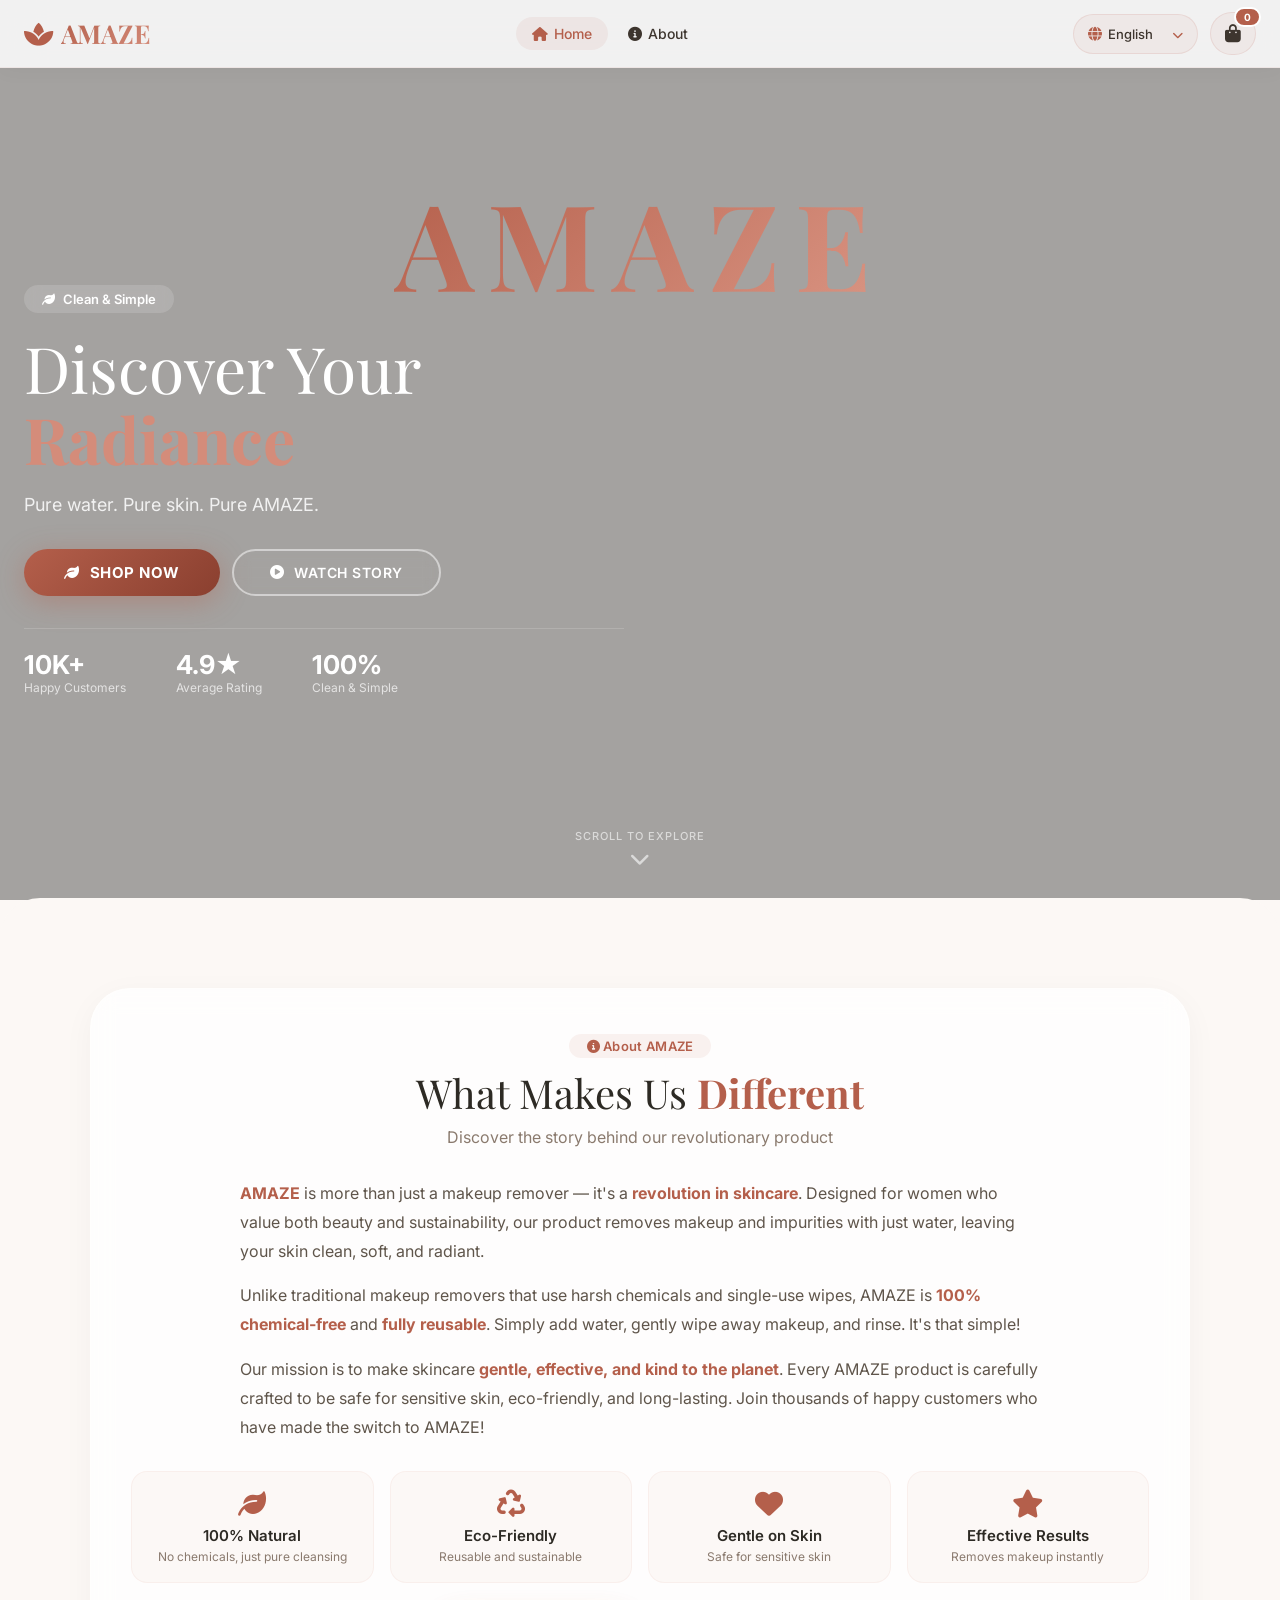
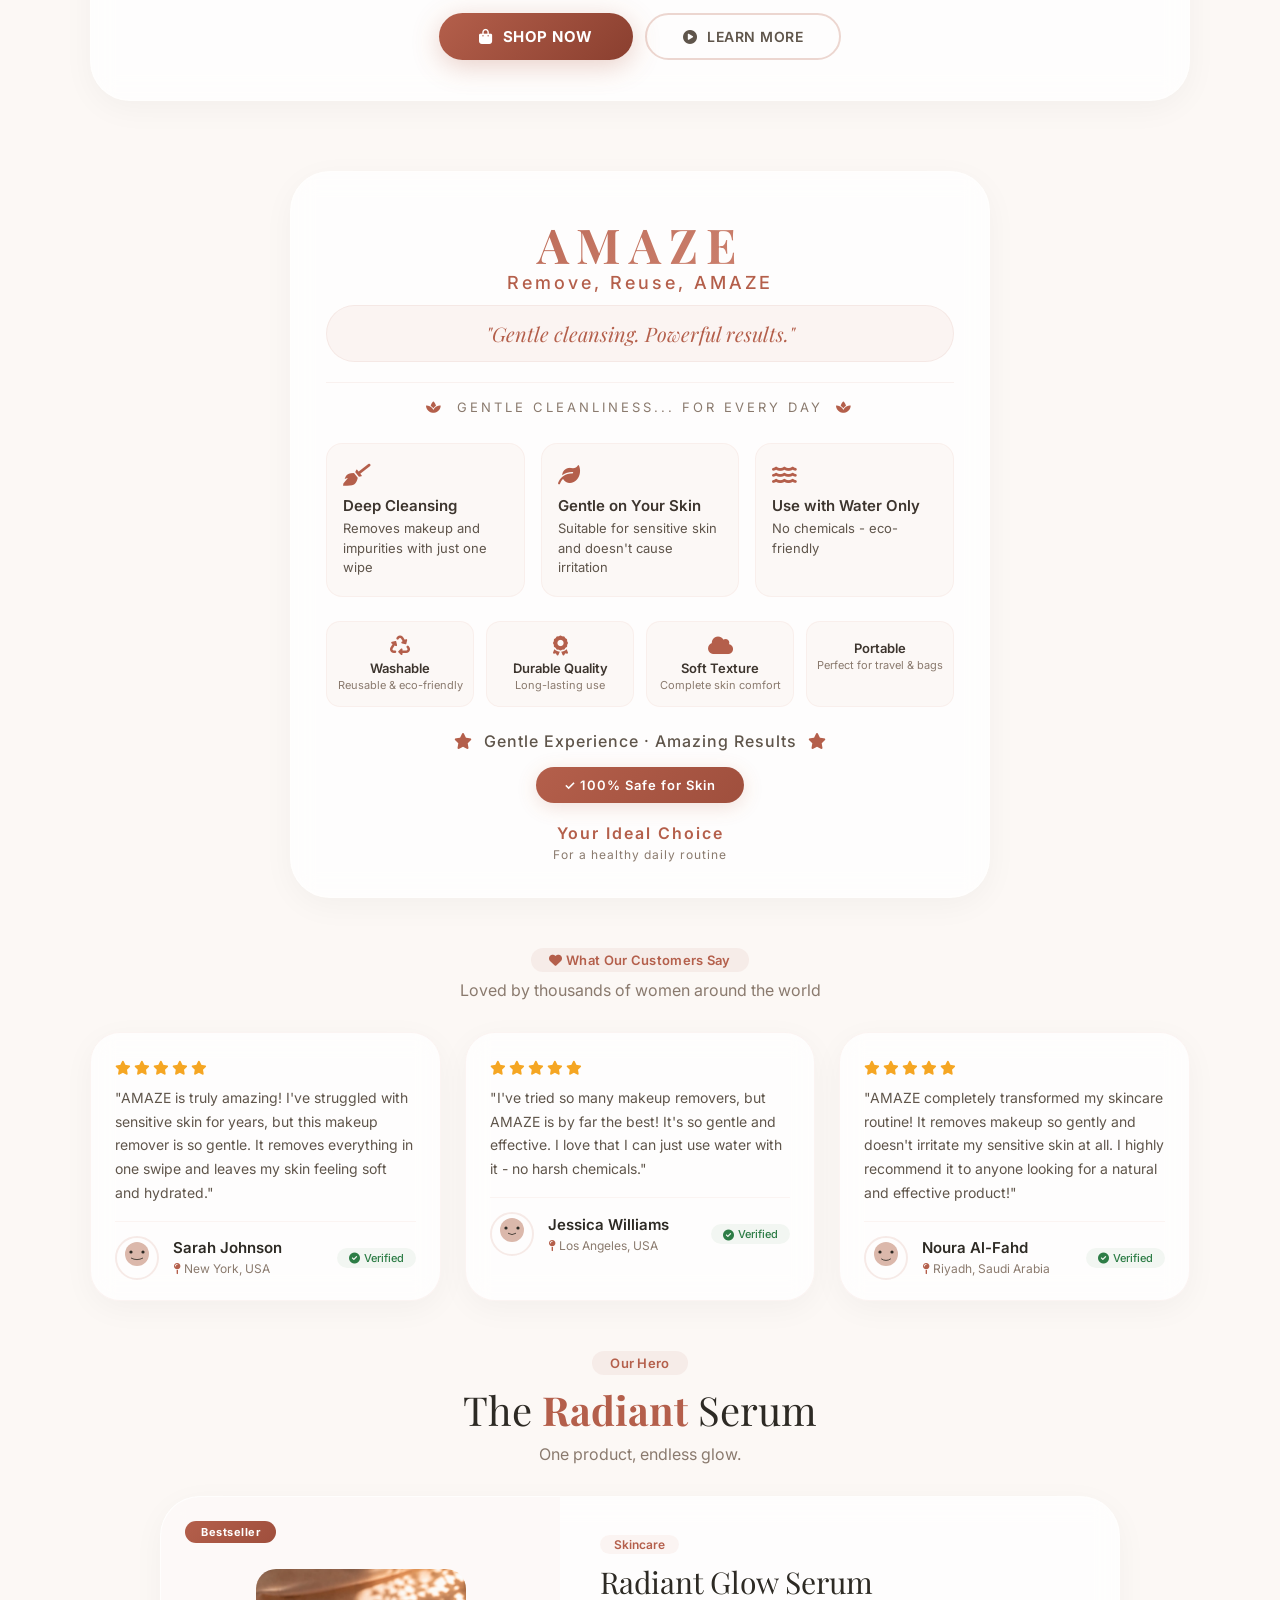
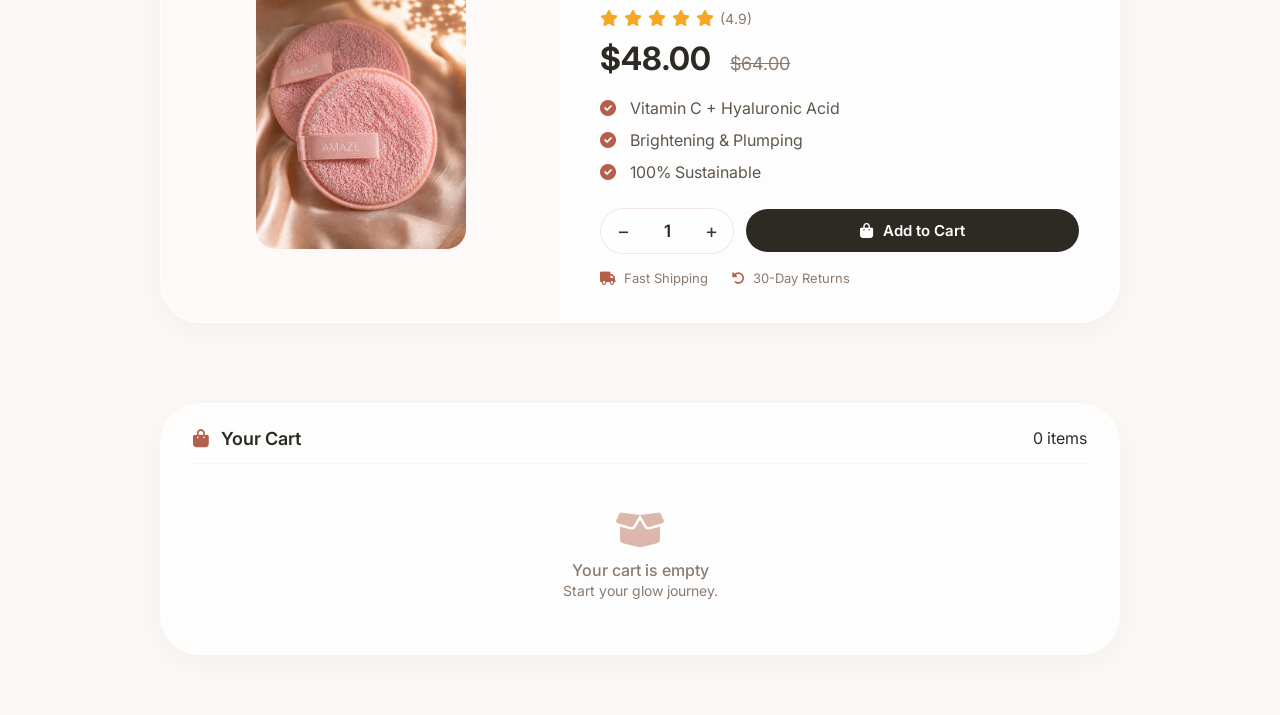
==== index.html @ 2d1fcf2f "Move frontend files to root" ====
<!DOCTYPE html>
<html lang="en" dir="ltr">
<head>
<meta charset="UTF-8" />
<meta name="viewport" content="width=device-width, initial-scale=1.0" />
<title>AMAZE · Premium Cosmetics</title>
<link rel="stylesheet" href="https://cdnjs.cloudflare.com/ajax/libs/font-awesome/6.0.0-beta3/css/all.min.css" />
<link rel="preconnect" href="https://fonts.googleapis.com" />
<link rel="preconnect" href="https://fonts.gstatic.com" crossorigin />
<link href="https://fonts.googleapis.com/css2?family=Playfair+Display:ital,wght@0,400;0,600;0,700;1,400&family=Inter:wght@300;400;500;600;700&display=swap" rel="stylesheet" />
<link rel="stylesheet" href="css/style.css" />
</head>
<body>

<div class="toast" id="toast"></div>

<!-- NAVBAR -->
<nav class="navbar-fixed">
  <div class="container nav-container">
    <a href="index.html" class="logo">
      <i class="fas fa-spa"></i>
      <span>AMAZE</span>
    </a>

    <div class="nav-links">
      <a href="index.html" class="active"><i class="fas fa-home"></i> <span data-i18n="nav.home">Home</span></a>
      <a href="javascript:void(0)" id="aboutLink"><i class="fas fa-info-circle"></i> <span data-i18n="nav.about">About</span></a>
      <div id="navUserContainer"></div>
    </div>

    <div class="nav-actions">
      <div class="lang-selector">
        <i class="fas fa-globe globe-icon"></i>
        <select id="languageSelector" onchange="LanguageManager.changeLanguage(this.value)">
          <option value="en">English</option>
          <option value="es">Español</option>
          <option value="ar">العربية</option>
        </select>
        <i class="fas fa-chevron-down chevron-icon"></i>
      </div>

      <button class="btn-cart-icon" id="cartToggleBtn">
        <i class="fas fa-shopping-bag"></i>
        <span class="cart-badge" id="cartBadge">0</span>
      </button>
    </div>
  </div>
</nav>

<!-- VIDEO HERO -->
<section class="video-hero" id="videoHero">
  <video
    class="bg-video"
    id="bgVideo"
    autoplay
    muted
    loop
    playsinline
    preload="auto"
    disablepictureinpicture
    controlslist="nodownload"
  >
    <source src="images-video/Amaze.mp4" type="video/mp4" />
  </video>

  <!-- Fallback background (visible if video fails to load) -->
  <div class="video-fallback"></div>

  <div class="video-overlay"></div>
  <div class="amaze-on-video">AMAZE</div>

  <div class="video-content">
    <div class="container">
      <div class="hero-text-on-video">
        <span class="badge"><i class="fas fa-leaf"></i> <span data-i18n="hero.badge">Clean &amp; Simple</span></span>
        <h1 data-i18n="hero.title">Discover Your <span>Radiance</span></h1>
        <p data-i18n="hero.subtitle">Pure water. Pure skin. Pure AMAZE.</p>

        <div class="hero-buttons">
          <button class="btn-primary" id="scrollToProduct">
            <i class="fas fa-leaf"></i> <span data-i18n="hero.shopNow">Shop Now</span>
          </button>
          <button class="btn-secondary">
            <i class="fas fa-play-circle"></i> <span data-i18n="hero.watchStory">Watch Story</span>
          </button>
        </div>

        <div class="hero-stats">
          <div><span class="stat-number" data-i18n="hero.stat1num">10K+</span> <span class="stat-label" data-i18n="hero.stat1lbl">Happy Customers</span></div>
          <div><span class="stat-number" data-i18n="hero.stat2num">4.9★</span> <span class="stat-label" data-i18n="hero.stat2lbl">Average Rating</span></div>
          <div><span class="stat-number" data-i18n="hero.stat3num">100%</span> <span class="stat-label" data-i18n="hero.stat3lbl">Clean &amp; Simple</span></div>
        </div>
      </div>
    </div>
  </div>

  <div class="scroll-indicator">
    <span data-i18n="hero.scroll">Scroll to explore</span>
    <i class="fas fa-chevron-down"></i>
  </div>
</section>

<!-- MAIN CONTENT -->
<div class="main-content">

  <section class="about-section" id="aboutSection">
    <div class="container">
      <div class="about-wrapper">
        <div class="about-text glass">
          <div class="section-header">
            <span class="section-tag"><i class="fas fa-info-circle"></i> <span data-i18n="about.tag">About AMAZE</span></span>
            <h2 data-i18n="about.title">What Makes Us <span>Different</span></h2>
            <p data-i18n="about.subtitle">Discover the story behind our revolutionary product</p>
          </div>

          <div class="about-content">
            <p data-i18n="about.p1"></p>
            <p data-i18n="about.p2"></p>
            <p data-i18n="about.p3"></p>
          </div>

          <div class="about-highlights">
            <div class="highlight-item"><i class="fas fa-leaf"></i><span data-i18n="about.h1.title">100% Natural</span><small data-i18n="about.h1.sub">No chemicals, just pure cleansing</small></div>
            <div class="highlight-item"><i class="fas fa-recycle"></i><span data-i18n="about.h2.title">Eco-Friendly</span><small data-i18n="about.h2.sub">Reusable and sustainable</small></div>
            <div class="highlight-item"><i class="fas fa-heart"></i><span data-i18n="about.h3.title">Gentle on Skin</span><small data-i18n="about.h3.sub">Safe for sensitive skin</small></div>
            <div class="highlight-item"><i class="fas fa-star"></i><span data-i18n="about.h4.title">Effective Results</span><small data-i18n="about.h4.sub">Removes makeup instantly</small></div>
          </div>

          <div class="about-cta">
            <button class="btn-primary-light" id="scrollToProductBtn"><i class="fas fa-shopping-bag"></i> <span data-i18n="about.cta.shop">Shop Now</span></button>
            <button class="btn-secondary-dark"><i class="fas fa-play-circle"></i> <span data-i18n="about.cta.learn">Learn More</span></button>
          </div>
        </div>
      </div>
    </div>
  </section>

  <section class="amaze-product-section">
    <div class="container">
      <div class="amaze-product-card glass">
        <div class="amaze-product-header">
          <span class="amaze-logo-text">AMAZE</span>
          <span class="amaze-tagline" data-i18n="amaze.tagline">Remove, Reuse, AMAZE</span>
        </div>

        <div class="amaze-short-line">
          <span data-i18n="amaze.quote">"Gentle cleansing. Powerful results."</span>
        </div>

        <div class="amaze-tagline-text">
          <i class="fas fa-spa"></i> <span data-i18n="amaze.gentle">Gentle cleanliness... for every day</span> <i class="fas fa-spa"></i>
        </div>

        <div class="amaze-features-grid">
          <div class="amaze-feature">
            <div class="amaze-feature-icon"><i class="fas fa-broom"></i></div>
            <h4 data-i18n="amaze.f1.title">Deep Cleansing</h4>
            <p data-i18n="amaze.f1.text">Removes makeup and impurities with just one wipe</p>
          </div>
          <div class="amaze-feature">
            <div class="amaze-feature-icon"><i class="fas fa-leaf"></i></div>
            <h4 data-i18n="amaze.f2.title">Gentle on Your Skin</h4>
            <p data-i18n="amaze.f2.text">Suitable for sensitive skin and doesn't cause irritation</p>
          </div>
          <div class="amaze-feature">
            <div class="amaze-feature-icon"><i class="fas fa-water"></i></div>
            <h4 data-i18n="amaze.f3.title">Use with Water Only</h4>
            <p data-i18n="amaze.f3.text">No chemicals - eco-friendly</p>
          </div>
        </div>

        <div class="amaze-benefits-grid">
          <div class="amaze-benefit"><i class="fas fa-recycle"></i><span data-i18n="amaze.b1.title">Washable</span><small data-i18n="amaze.b1.sub">Reusable &amp; eco-friendly</small></div>
          <div class="amaze-benefit"><i class="fas fa-award"></i><span data-i18n="amaze.b2.title">Durable Quality</span><small data-i18n="amaze.b2.sub">Long-lasting use</small></div>
          <div class="amaze-benefit"><i class="fas fa-cloud"></i><span data-i18n="amaze.b3.title">Soft Texture</span><small data-i18n="amaze.b3.sub">Complete skin comfort</small></div>
          <div class="amaze-benefit"><i class="fas fa-bag"></i><span data-i18n="amaze.b4.title">Portable</span><small data-i18n="amaze.b4.sub">Perfect for travel &amp; bags</small></div>
        </div>

        <div class="amaze-result">
          <i class="fas fa-star"></i> <span data-i18n="amaze.result">Gentle Experience · Amazing Results</span> <i class="fas fa-star"></i>
        </div>

        <div class="amaze-badge-container">
          <span class="amaze-badge" data-i18n="amaze.safeBadge">✓ 100% Safe for Skin</span>
        </div>

        <div class="amaze-footer">
          <span><i class="fas fa-sparkles"></i> <span data-i18n="amaze.idealChoice">Your Ideal Choice</span> <i class="fas fa-sparkles"></i></span>
          <small data-i18n="amaze.idealSub">For a healthy daily routine</small>
        </div>
      </div>
    </div>
  </section>

  <section class="reviews-section">
    <div class="container">
      <div class="section-header">
        <span class="section-tag"><i class="fas fa-heart"></i> <span data-i18n="reviews.tag">What Our Customers Say</span></span>
        <p data-i18n="reviews.subtitle">Loved by thousands of women around the world</p>
      </div>

      <div class="reviews-grid" id="reviewsGrid"></div>
    </div>
  </section>

  <section class="product-section" id="productSection">
    <div class="container">
      <div class="section-header">
        <span class="section-tag" data-i18n="product.tag">Our Hero</span>
        <h2 data-i18n="product.title">The <span>Radiant</span> Serum</h2>
        <p data-i18n="product.subtitle">One product, endless glow.</p>
      </div>

      <div class="product-card glass">
        <div class="product-image">
          <span class="product-badge" data-i18n="product.bestseller">Bestseller</span>
          <img
            src="images-video/amaze.jpeg"
            alt="Radiant Glow Serum"
            onerror="this.onerror=null; this.src='images-video/amaze.jpeg';"
          />
        </div>

        <div class="product-details">
          <span class="product-category" data-i18n="product.category">Skincare</span>
          <h3 data-i18n="product.name">Radiant Glow Serum</h3>
          <div class="product-rating">
            <i class="fas fa-star"></i><i class="fas fa-star"></i><i class="fas fa-star"></i><i class="fas fa-star"></i><i class="fas fa-star"></i>
            <span>(4.9)</span>
          </div>
          <div class="product-price">$48.00 <small data-i18n="product.priceOld">$64.00</small></div>
          <ul class="product-features">
            <li><i class="fas fa-check-circle"></i> <span data-i18n="product.f1">Vitamin C + Hyaluronic Acid</span></li>
            <li><i class="fas fa-check-circle"></i> <span data-i18n="product.f2">Brightening &amp; Plumping</span></li>
            <li><i class="fas fa-check-circle"></i> <span data-i18n="product.f3">100% Sustainable</span></li>
          </ul>

          <div class="product-actions">
            <div class="quantity-selector">
              <button id="qtyDecrease">−</button>
              <span id="qtyDisplay">1</span>
              <button id="qtyIncrease">+</button>
            </div>
            <button class="btn-cart" id="addToCartBtn">
              <i class="fas fa-shopping-bag"></i> <span data-i18n="product.addToCart">Add to Cart</span>
            </button>
          </div>

          <div class="product-extras">
            <span><i class="fas fa-truck"></i> <span data-i18n="product.fastShipping">Fast Shipping</span></span>
            <span><i class="fas fa-undo-alt"></i> <span data-i18n="product.returns">30-Day Returns</span></span>
          </div>
        </div>
      </div>
    </div>
  </section>

  <div class="container">
    <div class="cart-preview glass" id="cartPreview">
      <div class="cart-header">
        <h3><i class="fas fa-shopping-bag"></i> <span data-i18n="cart.title">Your Cart</span></h3>
        <span id="cartItemCount">0 <span data-i18n="cart.items">items</span></span>
      </div>
      <div id="cartItemsContainer">
        <div class="cart-empty">
          <i class="fas fa-box-open"></i>
          <p data-i18n="cart.empty">Your cart is empty</p>
          <span data-i18n="cart.emptySub">Start your glow journey.</span>
        </div>
      </div>
      <div class="cart-total hidden" id="cartTotalWrapper">
        <div class="total-left">
          <span><span data-i18n="cart.total">Total:</span> <span id="cartTotalPrice">$0.00</span></span>
        </div>
        <div class="total-right">
          <button class="btn-clear-cart" id="clearCartBtn"><i class="fas fa-trash-alt"></i> <span data-i18n="cart.clear">Clear</span></button>
          <a href="#productSection" class="btn-continue-shopping"><i class="fas fa-arrow-left"></i> <span data-i18n="cart.continue">Continue Shopping</span></a>
          <a href="cart.html" class="btn-checkout"><i class="fas fa-lock"></i> <span data-i18n="cart.checkout">Checkout</span></a>
        </div>
      </div>
    </div>
  </div>

</div>

<!-- PROFILE MODAL -->
<div class="modal-overlay" id="profileModal">
  <div class="modal glass">
    <button class="modal-close" id="closeProfileModal">&times;</button>
    <div class="profile-avatar"><i class="fas fa-user-circle"></i></div>
    <h2>My Profile</h2>
    <div class="profile-info">
      <div class="profile-field"><span><i class="fas fa-user"></i> Name</span> <span id="profileName">Guest</span></div>
      <div class="profile-field"><span><i class="fas fa-envelope"></i> Email</span> <span id="profileEmail">guest@example.com</span></div>
      <div class="profile-field"><span><i class="fas fa-calendar"></i> Member Since</span> <span>2026</span></div>
      <div class="profile-field"><span><i class="fas fa-circle"></i> Status</span> <span id="profileStatus" style="color:#b45f4b;">Guest</span></div>
    </div>
    <button class="btn-modal logout-btn" id="logoutBtn"><i class="fas fa-sign-out-alt"></i> Log Out</button>
  </div>
</div>

<script src="js/i18n.js"></script>
<script src="js/main.js"></script>
</body>
</html>
---- css/style.css ----
/* ============================================================
   AMAZE · style.css  (shared + home page)
   ============================================================ */

/* ---------- RESET & BASE ---------- */
* { margin: 0; padding: 0; box-sizing: border-box; }
html, body {
  height: 100%;
  font-family: 'Inter', -apple-system, BlinkMacSystemFont, 'Segoe UI', Roboto, sans-serif;
  color: #2d2a24;
  background: #fcf8f5;
  scroll-behavior: smooth;
  -webkit-font-smoothing: antialiased;
}
img { max-width: 100%; display: block; }
a { color: inherit; text-decoration: none; }
button { font-family: inherit; }

.container {
  max-width: 1280px;
  margin: 0 auto;
  padding: 0 24px;
  width: 100%;
}

/* ---------- NAVBAR ---------- */
.navbar-fixed {
  position: fixed;
  top: 0; left: 0;
  width: 100%;
  z-index: 1000;
  padding: 12px 0;
  background: rgba(255, 255, 255, 0.85);
  backdrop-filter: blur(20px);
  -webkit-backdrop-filter: blur(20px);
  border-bottom: 1px solid rgba(180, 95, 75, 0.08);
  box-shadow: 0 2px 20px rgba(0, 0, 0, 0.04);
  transition: all 0.3s ease;
}
.navbar-fixed.scrolled {
  background: rgba(255, 255, 255, 0.95);
  box-shadow: 0 4px 30px rgba(0, 0, 0, 0.06);
}
.nav-container {
  display: flex;
  justify-content: space-between;
  align-items: center;
  gap: 16px;
}
.logo {
  font-family: 'Playfair Display', Georgia, serif;
  font-size: 26px;
  font-weight: 700;
  color: #2d2a24;
  flex-shrink: 0;
  display: flex;
  align-items: center;
  gap: 8px;
}
.logo i { color: #b45f4b; }
.logo span {
  background: linear-gradient(135deg, #b45f4b, #d48c7a);
  -webkit-background-clip: text;
  background-clip: text;
  -webkit-text-fill-color: transparent;
  color: transparent;
}

.nav-links {
  display: flex;
  align-items: center;
  gap: 4px;
  flex-wrap: wrap;
}
.nav-links a {
  text-decoration: none;
  color: #3d352e;
  font-weight: 500;
  font-size: 14px;
  padding: 8px 16px;
  border-radius: 60px;
  transition: all 0.25s ease;
  display: inline-flex;
  align-items: center;
  gap: 6px;
}
.nav-links a:hover, .nav-links a.active {
  background: rgba(180, 95, 75, 0.08);
  color: #b45f4b;
}

.nav-user {
  display: flex;
  align-items: center;
  gap: 10px;
  padding: 4px 12px 4px 4px;
  border-radius: 60px;
  background: rgba(180, 95, 75, 0.06);
  border: 1px solid rgba(180, 95, 75, 0.08);
}
.nav-user .user-avatar {
  width: 32px; height: 32px;
  border-radius: 50%;
  background: linear-gradient(135deg, #b45f4b, #d48c7a);
  display: flex; align-items: center; justify-content: center;
  color: #fff; font-weight: 600; font-size: 13px;
}
.nav-user .user-name {
  font-size: 13px; font-weight: 500; color: #3d352e;
  max-width: 100px; overflow: hidden; text-overflow: ellipsis;
  white-space: nowrap;
}
.nav-user .logout-link {
  font-size: 12px; color: #b45f4b;
  padding: 2px 8px; border-radius: 30px;
  background: rgba(180, 95, 75, 0.06);
  cursor: pointer;
}

.nav-actions {
  display: flex;
  align-items: center;
  gap: 12px;
  flex-shrink: 0;
}
.nav-actions .btn-cart-icon {
  background: rgba(180, 95, 75, 0.06);
  border: 1px solid rgba(180, 95, 75, 0.12);
  padding: 10px 14px;
  border-radius: 60px;
  font-size: 18px;
  cursor: pointer;
  color: #3d352e;
  position: relative;
  transition: all 0.25s ease;
}
.nav-actions .btn-cart-icon:hover {
  background: rgba(180, 95, 75, 0.12);
  border-color: #b45f4b;
}
.cart-badge {
  background: #b45f4b;
  color: #fff;
  font-size: 10px;
  font-weight: 700;
  padding: 2px 8px;
  border-radius: 30px;
  position: absolute;
  top: -6px; right: -6px;
  border: 2px solid #fff;
}

/* ---------- LANGUAGE SELECTOR (improved) ---------- */
.lang-selector {
  position: relative;
  display: inline-flex;
  align-items: center;
  background: rgba(180, 95, 75, 0.06);
  border: 1px solid rgba(180, 95, 75, 0.12);
  border-radius: 60px;
  padding: 0 36px 0 34px;
  height: 40px;
  transition: all 0.25s ease;
  cursor: pointer;
  user-select: none;
}
.lang-selector:hover {
  background: rgba(180, 95, 75, 0.10);
  border-color: #b45f4b;
}
.lang-selector .globe-icon {
  position: absolute;
  left: 14px;
  top: 50%;
  transform: translateY(-50%);
  font-size: 14px;
  color: #b45f4b;
  pointer-events: none;
}
.lang-selector select {
  appearance: none;
  -webkit-appearance: none;
  background: transparent;
  border: none;
  outline: none;
  font-family: inherit;
  font-size: 13px;
  font-weight: 500;
  color: #3d352e;
  cursor: pointer;
  padding: 0;
  width: 100%;
  height: 100%;
  padding-right: 4px;
}
.lang-selector select option { color: #2d2a24; background: #fff; }
.lang-selector .chevron-icon {
  position: absolute;
  right: 14px;
  top: 50%;
  transform: translateY(-50%);
  font-size: 11px;
  color: #b45f4b;
  pointer-events: none;
  transition: transform 0.25s ease;
}
.lang-selector:hover .chevron-icon { transform: translateY(-50%) rotate(180deg); }

/* RTL support */
html[dir="rtl"] .lang-selector { padding: 0 34px 0 36px; }
html[dir="rtl"] .lang-selector .globe-icon { left: auto; right: 14px; }
html[dir="rtl"] .lang-selector .chevron-icon { right: auto; left: 14px; }

/* ---------- VIDEO HERO ---------- */
.video-hero {
  position: relative;
  width: 100%;
  height: 100vh;
  min-height: 600px;
  overflow: hidden;
  display: flex;
  align-items: center;
  justify-content: center;
  padding-top: 80px;
}
.video-hero video {
  position: absolute;
  top: 50%; left: 50%;
  min-width: 100%; min-height: 100%;
  width: auto; height: auto;
  transform: translate(-50%, -50%);
  object-fit: cover;
  z-index: 0;
}
.video-overlay {
  position: absolute;
  inset: 0;
  background: rgba(0, 0, 0, 0.35);
  z-index: 1;
}
.amaze-on-video {
  position: absolute;
  top: 18%; left: 50%;
  transform: translateX(-50%);
  z-index: 2;
  font-family: 'Playfair Display', Georgia, serif;
  font-size: 120px;
  font-weight: 700;
  letter-spacing: 15px;
  text-transform: uppercase;
  background: linear-gradient(135deg, #b45f4b, #d48c7a, #e8c4b0, #b45f4b);
  background-size: 300% auto;
  -webkit-background-clip: text;
  background-clip: text;
  -webkit-text-fill-color: transparent;
  animation: shimmer 5s ease-in-out infinite;
  pointer-events: none;
  user-select: none;
}
@keyframes shimmer {
  0%   { background-position:   0% center; }
  50%  { background-position: 100% center; }
  100% { background-position:   0% center; }
}
.video-content {
  position: relative;
  z-index: 2;
  width: 100%;
  height: 100%;
  display: flex;
  flex-direction: column;
  justify-content: center;
  padding: 20px 0;
}
.hero-text-on-video { max-width: 600px; padding: 40px 0; color: #fff; }
.hero-text-on-video .badge {
  display: inline-flex;
  align-items: center;
  gap: 8px;
  background: rgba(255, 255, 255, 0.15);
  color: #fff;
  font-weight: 600;
  font-size: 13px;
  padding: 6px 18px;
  border-radius: 60px;
  margin-bottom: 20px;
  backdrop-filter: blur(8px);
  -webkit-backdrop-filter: blur(8px);
}
.hero-text-on-video h1 {
  font-family: 'Playfair Display', Georgia, serif;
  font-size: clamp(38px, 6vw, 64px);
  font-weight: 300;
  line-height: 1.1;
  margin-bottom: 16px;
}
.hero-text-on-video h1 span { font-weight: 700; color: #d48c7a; }
.hero-text-on-video p {
  font-size: 18px;
  color: rgba(255, 255, 255, 0.85);
  max-width: 420px;
  line-height: 1.7;
  margin-bottom: 28px;
}
.hero-buttons { display: flex; flex-wrap: wrap; gap: 12px; margin-bottom: 32px; }

.btn-primary {
  background: linear-gradient(135deg, #b45f4b, #8a3f2f);
  border: none;
  padding: 14px 40px;
  border-radius: 60px;
  font-weight: 700;
  font-size: 15px;
  color: #fff;
  cursor: pointer;
  display: inline-flex;
  align-items: center;
  gap: 10px;
  box-shadow: 0 6px 28px rgba(180, 95, 75, 0.4);
  transition: all 0.3s ease;
  letter-spacing: 0.5px;
  text-transform: uppercase;
}
.btn-primary:hover { transform: translateY(-4px) scale(1.02); box-shadow: 0 12px 40px rgba(180, 95, 75, 0.5); }
.btn-primary:active { transform: scale(0.97); }

.btn-primary-light {
  background: linear-gradient(135deg, #b45f4b, #8a3f2f);
  border: none;
  padding: 14px 40px;
  border-radius: 60px;
  font-weight: 700;
  font-size: 15px;
  color: #fff;
  cursor: pointer;
  display: inline-flex;
  align-items: center;
  gap: 10px;
  box-shadow: 0 6px 28px rgba(180, 95, 75, 0.3);
  transition: all 0.3s ease;
  letter-spacing: 0.5px;
  text-transform: uppercase;
}
.btn-primary-light:hover { transform: translateY(-4px) scale(1.02); box-shadow: 0 12px 40px rgba(180, 95, 75, 0.4); }

.btn-secondary {
  background: transparent;
  border: 2px solid rgba(255, 255, 255, 0.5);
  padding: 12px 36px;
  border-radius: 60px;
  font-weight: 600;
  font-size: 14px;
  color: #fff;
  cursor: pointer;
  display: inline-flex;
  align-items: center;
  gap: 10px;
  transition: all 0.3s ease;
  backdrop-filter: blur(8px);
  -webkit-backdrop-filter: blur(8px);
  text-transform: uppercase;
  letter-spacing: 0.5px;
}
.btn-secondary:hover { background: rgba(255, 255, 255, 0.15); border-color: #fff; transform: translateY(-3px); }

.btn-secondary-dark {
  background: transparent;
  border: 2px solid rgba(180, 95, 75, 0.25);
  padding: 12px 36px;
  border-radius: 60px;
  font-weight: 600;
  font-size: 14px;
  color: #5f554b;
  cursor: pointer;
  display: inline-flex;
  align-items: center;
  gap: 10px;
  transition: all 0.3s ease;
  text-transform: uppercase;
  letter-spacing: 0.5px;
}
.btn-secondary-dark:hover {
  background: rgba(180, 95, 75, 0.06);
  border-color: #b45f4b;
  color: #b45f4b;
  transform: translateY(-3px);
}

.hero-stats {
  display: flex;
  gap: 50px;
  padding-top: 20px;
  border-top: 1px solid rgba(255, 255, 255, 0.15);
  flex-wrap: wrap;
}
.hero-stats > div { display: flex; flex-direction: column; }
.stat-number { font-weight: 700; font-size: 26px; color: #fff; }
.stat-label { font-size: 12px; color: rgba(255, 255, 255, 0.7); }

.scroll-indicator {
  position: absolute;
  bottom: 30px; left: 50%;
  transform: translateX(-50%);
  z-index: 2;
  color: rgba(255, 255, 255, 0.6);
  text-align: center;
  animation: bounceDown 2s ease-in-out infinite;
}
.scroll-indicator span {
  display: block;
  font-size: 11px;
  font-weight: 500;
  letter-spacing: 1px;
  text-transform: uppercase;
  margin-bottom: 6px;
}
.scroll-indicator i { font-size: 20px; }
@keyframes bounceDown {
  0%, 100% { transform: translateX(-50%) translateY(0); }
  50%      { transform: translateX(-50%) translateY(10px); }
}

/* ---------- MAIN CONTENT WRAPPER ---------- */
.main-content {
  position: relative;
  z-index: 3;
  background: #fcf8f5;
  padding: 40px 0 60px;
  margin-top: -2px;
  border-radius: 40px 40px 0 0;
}

.glass {
  background: rgba(255, 255, 255, 0.75);
  backdrop-filter: blur(12px);
  -webkit-backdrop-filter: blur(12px);
  border: 1px solid rgba(255, 255, 255, 0.3);
  box-shadow: 0 8px 32px rgba(0, 0, 0, 0.04);
}

/* ---------- ABOUT ---------- */
.about-section { padding: 50px 0 30px; }
.about-wrapper { max-width: 1100px; margin: 0 auto; }
.about-text { padding: 45px 40px 40px; border-radius: 40px; text-align: center; }
.about-content { max-width: 800px; margin: 0 auto 30px; text-align: left; }
.about-content p {
  font-size: 16px;
  line-height: 1.8;
  color: #5f554b;
  margin-bottom: 16px;
}
.about-content p strong { color: #b45f4b; }
.about-content p:last-child { margin-bottom: 0; }
.about-highlights {
  display: grid;
  grid-template-columns: repeat(4, 1fr);
  gap: 16px;
  margin: 30px 0;
}
.highlight-item {
  background: rgba(180, 95, 75, 0.04);
  border-radius: 16px;
  padding: 18px 16px;
  text-align: center;
  border: 1px solid rgba(180, 95, 75, 0.06);
  transition: all 0.3s ease;
}
.highlight-item:hover { background: rgba(180, 95, 75, 0.08); transform: translateY(-3px); }
.highlight-item i { color: #b45f4b; font-size: 28px; display: block; margin-bottom: 8px; }
.highlight-item span { font-size: 15px; font-weight: 600; color: #2d2a24; display: block; }
.highlight-item small { font-size: 12px; color: #8a7a6e; display: block; margin-top: 4px; }

.about-cta { display: flex; justify-content: center; gap: 12px; flex-wrap: wrap; margin-top: 10px; }

/* ---------- SECTION HEADER ---------- */
.section-header { text-align: center; margin-bottom: 32px; }
.section-tag {
  display: inline-block;
  background: rgba(180, 95, 75, 0.08);
  color: #b45f4b;
  font-weight: 600;
  font-size: 13px;
  padding: 4px 18px;
  border-radius: 60px;
  letter-spacing: 0.3px;
  margin-bottom: 8px;
}
.section-header h2 {
  font-family: 'Playfair Display', Georgia, serif;
  font-size: clamp(28px, 4vw, 40px);
  font-weight: 300;
  margin-bottom: 8px;
}
.section-header h2 span { font-weight: 700; color: #b45f4b; }
.section-header p { color: #8a7a6e; font-size: 16px; }

/* ---------- AMAZE PRODUCT INFO ---------- */
.amaze-product-section { padding: 40px 0 20px; }
.amaze-product-card {
  max-width: 700px;
  margin: 0 auto;
  padding: 40px 35px 35px;
  border-radius: 40px;
  text-align: center;
}
.amaze-logo-text {
  font-family: 'Playfair Display', Georgia, serif;
  font-size: 48px;
  font-weight: 700;
  letter-spacing: 8px;
  background: linear-gradient(135deg, #b45f4b, #d48c7a, #b45f4b);
  background-size: 200% auto;
  -webkit-background-clip: text;
  background-clip: text;
  -webkit-text-fill-color: transparent;
  animation: shimmer 4s ease-in-out infinite;
  display: block;
}
.amaze-tagline {
  display: block;
  font-size: 18px;
  font-weight: 500;
  color: #b45f4b;
  letter-spacing: 3px;
  margin-top: -4px;
}
.amaze-short-line {
  margin: 12px 0 20px;
  padding: 14px 24px;
  background: rgba(180, 95, 75, 0.06);
  border-radius: 60px;
  border: 1px solid rgba(180, 95, 75, 0.08);
}
.amaze-short-line span {
  font-family: 'Playfair Display', Georgia, serif;
  font-size: 20px;
  font-style: italic;
  color: #b45f4b;
}
.amaze-tagline-text {
  font-size: 13px;
  color: #8a7a6e;
  letter-spacing: 3px;
  text-transform: uppercase;
  margin: 18px 0 28px;
  padding-top: 16px;
  border-top: 1px solid rgba(180, 95, 75, 0.08);
}
.amaze-tagline-text i { color: #b45f4b; margin: 0 6px; }
.amaze-features-grid {
  display: grid;
  grid-template-columns: repeat(3, 1fr);
  gap: 16px;
  margin-bottom: 24px;
  text-align: left;
}
.amaze-feature {
  background: rgba(180, 95, 75, 0.04);
  border-radius: 16px;
  padding: 18px 16px;
  border: 1px solid rgba(180, 95, 75, 0.06);
}
.amaze-feature-icon { font-size: 22px; color: #b45f4b; margin-bottom: 8px; }
.amaze-feature h4 { font-size: 15px; font-weight: 600; color: #3d352e; margin-bottom: 4px; }
.amaze-feature p { font-size: 13px; color: #5f554b; line-height: 1.5; }

.amaze-benefits-grid {
  display: grid;
  grid-template-columns: repeat(4, 1fr);
  gap: 12px;
  margin: 20px 0 24px;
}
.amaze-benefit {
  background: rgba(180, 95, 75, 0.04);
  border-radius: 14px;
  padding: 14px 10px;
  text-align: center;
  border: 1px solid rgba(180, 95, 75, 0.06);
  transition: all 0.3s ease;
}
.amaze-benefit:hover { background: rgba(180, 95, 75, 0.08); transform: translateY(-2px); }
.amaze-benefit i { color: #b45f4b; font-size: 20px; display: block; margin-bottom: 4px; }
.amaze-benefit span { font-size: 13px; font-weight: 600; color: #3d352e; display: block; }
.amaze-benefit small { font-size: 11px; color: #8a7a6e; display: block; margin-top: 2px; }

.amaze-result {
  font-size: 16px;
  color: #5f554b;
  font-weight: 500;
  margin: 6px 0 16px;
  letter-spacing: 1px;
}
.amaze-result i { color: #b45f4b; margin: 0 6px; }

.amaze-badge-container { display: flex; justify-content: center; gap: 20px; margin: 16px 0 20px; flex-wrap: wrap; }
.amaze-badge {
  background: linear-gradient(135deg, #b45f4b, #9f4f3d);
  color: white;
  padding: 10px 28px;
  border-radius: 60px;
  font-size: 13px;
  font-weight: 600;
  letter-spacing: 1px;
  box-shadow: 0 4px 20px rgba(180, 95, 75, 0.2);
}
.amaze-footer span { font-size: 16px; font-weight: 600; color: #b45f4b; letter-spacing: 2px; }
.amaze-footer span i { color: #d48c7a; margin: 0 4px; }
.amaze-footer small { display: block; font-size: 12px; color: #8a7a6e; margin-top: 4px; letter-spacing: 1px; }

/* ---------- REVIEWS ---------- */
.reviews-section { padding: 30px 0 20px; }
.reviews-grid {
  display: grid;
  grid-template-columns: repeat(3, 1fr);
  gap: 24px;
  max-width: 1100px;
  margin: 0 auto;
}
.review-card {
  padding: 26px 24px 20px;
  border-radius: 30px;
  transition: all 0.3s ease;
  border: 1px solid rgba(180, 95, 75, 0.06);
}
.review-card:hover {
  transform: translateY(-4px);
  box-shadow: 0 12px 40px rgba(180, 95, 75, 0.08);
  border-color: rgba(180, 95, 75, 0.12);
}
.review-stars { color: #f5a623; font-size: 14px; letter-spacing: 2px; margin-bottom: 10px; }
.review-stars i { margin-right: 1px; }
.review-text {
  font-size: 14px;
  line-height: 1.7;
  color: #5f554b;
  margin-bottom: 16px;
}
.reviewer-info {
  display: flex;
  align-items: center;
  gap: 14px;
  padding-top: 14px;
  border-top: 1px solid rgba(180, 95, 75, 0.06);
}
.reviewer-avatar {
  width: 44px; height: 44px;
  border-radius: 50%;
  overflow: hidden;
  border: 2px solid rgba(180, 95, 75, 0.12);
  flex-shrink: 0;
}
.reviewer-avatar img { width: 100%; height: 100%; object-fit: cover; }
.reviewer-info h4 { font-size: 15px; font-weight: 600; color: #2d2a24; }
.review-location {
  font-size: 12px;
  color: #8a7a6e;
  display: inline-flex;
  align-items: center;
  gap: 4px;
}
.review-location i { color: #b45f4b; font-size: 11px; }
.review-verified {
  font-size: 11px;
  color: #2d7d46;
  display: flex;
  align-items: center;
  gap: 4px;
  background: rgba(45, 125, 70, 0.06);
  padding: 3px 12px;
  border-radius: 30px;
  font-weight: 500;
  margin-left: auto;
  flex-shrink: 0;
}

/* ---------- PRODUCT CARD ---------- */
.product-section { padding: 30px 0; }
.product-card {
  display: flex;
  flex-wrap: wrap;
  border-radius: 40px;
  overflow: hidden;
  max-width: 960px;
  margin: 0 auto 30px;
}
.product-image {
  flex: 1 1 300px;
  background: rgba(250, 243, 239, 0.4);
  padding: 40px 30px;
  display: flex;
  align-items: center;
  justify-content: center;
  position: relative;
}
.product-image img { max-width: 100%; max-height: 280px; object-fit: contain; border-radius: 20px; }
.product-badge {
  position: absolute;
  top: 24px; left: 24px;
  background: linear-gradient(135deg, #b45f4b, #9f4f3d);
  color: #fff;
  font-weight: 700;
  font-size: 11px;
  padding: 4px 16px;
  border-radius: 60px;
  letter-spacing: 0.5px;
}
.product-details { flex: 2 1 360px; padding: 36px 40px; }
.product-category {
  display: inline-block;
  background: rgba(180, 95, 75, 0.06);
  color: #b45f4b;
  font-weight: 600;
  font-size: 12px;
  padding: 2px 14px;
  border-radius: 60px;
  margin-bottom: 8px;
}
.product-details h3 { font-family: 'Playfair Display', Georgia, serif; font-size: 30px; font-weight: 400; }
.product-details h3 span { font-weight: 700; color: #b45f4b; }
.product-rating { color: #f5a623; display: flex; align-items: center; gap: 6px; margin: 8px 0 12px; }
.product-rating span { color: #8a7a6e; font-size: 14px; }
.product-price { font-size: 32px; font-weight: 700; color: #2d2a24; margin: 8px 0 14px; }
.product-price small {
  font-size: 18px;
  font-weight: 400;
  color: #8a7a6e;
  text-decoration: line-through;
  margin-left: 12px;
}
.product-features { list-style: none; color: #5f554b; margin-bottom: 20px; line-height: 2; }
.product-features i { color: #b45f4b; margin-right: 10px; }
.product-actions { display: flex; flex-wrap: wrap; align-items: center; gap: 12px; margin-bottom: 16px; }
.quantity-selector {
  display: flex;
  align-items: center;
  border: 1px solid rgba(180, 95, 75, 0.15);
  border-radius: 60px;
  overflow: hidden;
  background: rgba(255, 255, 255, 0.4);
}
.quantity-selector button {
  background: transparent;
  border: none;
  width: 44px; height: 44px;
  font-size: 20px;
  cursor: pointer;
  color: #3d352e;
  transition: 0.2s;
}
.quantity-selector button:hover { background: rgba(180, 95, 75, 0.06); }
.quantity-selector span { width: 44px; text-align: center; font-weight: 600; font-size: 17px; }
.btn-cart {
  background: #2d2a24;
  border: none;
  padding: 12px 32px;
  border-radius: 60px;
  font-weight: 600;
  font-size: 15px;
  color: #fff;
  cursor: pointer;
  display: inline-flex;
  align-items: center;
  gap: 10px;
  flex: 1;
  justify-content: center;
  transition: all 0.3s ease;
}
.btn-cart:hover {
  background: #b45f4b;
  transform: translateY(-2px);
  box-shadow: 0 4px 20px rgba(180, 95, 75, 0.25);
}
.product-extras { display: flex; gap: 24px; font-size: 13px; color: #8a7a6e; flex-wrap: wrap; }
.product-extras i { color: #b45f4b; margin-right: 4px; }

/* ---------- CART PREVIEW ---------- */
.cart-preview {
  max-width: 960px;
  margin: 20px auto 0;
  border-radius: 40px;
  padding: 24px 32px;
}
.cart-header {
  display: flex;
  justify-content: space-between;
  align-items: center;
  padding-bottom: 14px;
  border-bottom: 1px solid rgba(180, 95, 75, 0.06);
  margin-bottom: 16px;
}
.cart-header h3 { font-weight: 600; font-size: 18px; }
.cart-header h3 i { color: #b45f4b; margin-right: 8px; }
.cart-empty { text-align: center; padding: 30px 0; color: #8a7a6e; }
.cart-empty i { font-size: 40px; color: #dbb8ab; display: block; margin-bottom: 10px; }
.cart-empty p { font-weight: 500; }
.cart-empty span { font-size: 14px; }
.cart-item {
  display: flex;
  justify-content: space-between;
  align-items: center;
  padding: 12px 0;
  border-bottom: 1px solid rgba(180, 95, 75, 0.04);
}
.cart-item:last-child { border-bottom: 0; }
.cart-item-info { display: flex; align-items: center; gap: 14px; }
.cart-item-info img {
  width: 48px; height: 48px;
  object-fit: contain;
  background: rgba(250, 243, 239, 0.4);
  border-radius: 14px;
  padding: 6px;
}
.cart-item-remove {
  background: transparent;
  border: none;
  color: #b45f4b;
  font-size: 16px;
  cursor: pointer;
  padding: 8px;
  border-radius: 50%;
  transition: 0.2s;
}
.cart-item-remove:hover { background: rgba(180, 95, 75, 0.06); }
.cart-total {
  display: flex;
  justify-content: space-between;
  align-items: center;
  padding-top: 16px;
  border-top: 1px solid rgba(180, 95, 75, 0.06);
  flex-wrap: wrap;
  gap: 12px;
}
.cart-total .total-left { display: flex; align-items: center; gap: 16px; font-weight: 600; font-size: 18px; }
.cart-total .total-left span { color: #b45f4b; }
.cart-total .total-right { display: flex; gap: 12px; flex-wrap: wrap; }
.btn-checkout {
  background: linear-gradient(135deg, #b45f4b, #8a3f2f);
  border: none;
  padding: 12px 32px;
  border-radius: 60px;
  font-weight: 700;
  font-size: 14px;
  color: #fff;
  cursor: pointer;
  display: inline-flex;
  align-items: center;
  gap: 10px;
  transition: all 0.3s ease;
  box-shadow: 0 4px 20px rgba(180, 95, 75, 0.3);
  text-transform: uppercase;
  letter-spacing: 0.5px;
}
.btn-checkout:hover { transform: translateY(-2px) scale(1.02); box-shadow: 0 8px 32px rgba(180, 95, 75, 0.4); }
.btn-clear-cart {
  background: rgba(180, 95, 75, 0.08);
  border: none;
  padding: 12px 24px;
  border-radius: 60px;
  font-weight: 500;
  font-size: 14px;
  color: #b45f4b;
  cursor: pointer;
  transition: 0.3s;
}
.btn-clear-cart:hover { background: rgba(180, 95, 75, 0.15); }
.btn-continue-shopping {
  background: rgba(180, 95, 75, 0.08);
  border: none;
  padding: 12px 24px;
  border-radius: 60px;
  font-weight: 500;
  font-size: 14px;
  color: #b45f4b;
  cursor: pointer;
  transition: 0.3s;
  display: inline-flex;
  align-items: center;
  gap: 8px;
}
.btn-continue-shopping:hover { background: rgba(180, 95, 75, 0.15); }
.hidden { display: none !important; }

/* ---------- TOAST ---------- */
.toast {
  position: fixed;
  bottom: 30px; right: 30px;
  background: #2d2a24;
  color: #fff;
  padding: 16px 24px;
  border-radius: 16px;
  font-size: 14px;
  font-weight: 500;
  box-shadow: 0 8px 32px rgba(0, 0, 0, 0.15);
  z-index: 999;
  transform: translateY(100px);
  opacity: 0;
  transition: all 0.4s ease;
  max-width: 400px;
}
.toast.show { transform: translateY(0); opacity: 1; }
.toast.success { border-left: 4px solid #2d7d46; }
.toast.error   { border-left: 4px solid #b45f4b; }

/* ---------- PROFILE MODAL (still kept) ---------- */
.modal-overlay {
  position: fixed;
  inset: 0;
  background: rgba(0, 0, 0, 0.3);
  backdrop-filter: blur(6px);
  -webkit-backdrop-filter: blur(6px);
  display: none;
  align-items: center;
  justify-content: center;
  z-index: 999;
  padding: 20px;
}
.modal-overlay.active { display: flex; }
.modal {
  max-width: 420px;
  width: 100%;
  padding: 40px 34px 34px;
  border-radius: 40px;
  position: relative;
  animation: fadeUp 0.35s ease;
}
@keyframes fadeUp {
  0%   { opacity: 0; transform: translateY(24px) scale(0.96); }
  100% { opacity: 1; transform: translateY(0) scale(1); }
}
.modal-close {
  position: absolute;
  top: 16px; right: 20px;
  background: transparent;
  border: none;
  font-size: 28px;
  color: #8a7a6e;
  cursor: pointer;
  width: 40px; height: 40px;
  border-radius: 50%;
  display: flex; align-items: center; justify-content: center;
  transition: 0.2s;
}
.modal-close:hover { background: rgba(0, 0, 0, 0.04); color: #2d2a24; transform: rotate(90deg); }
.modal h2 {
  font-family: 'Playfair Display', Georgia, serif;
  font-size: 28px;
  font-weight: 600;
  text-align: center;
}
.profile-avatar { text-align: center; margin-bottom: 12px; }
.profile-avatar i {
  font-size: 72px;
  color: #dbb8ab;
  background: rgba(245, 237, 232, 0.4);
  padding: 20px;
  border-radius: 100px;
}
.profile-info {
  background: rgba(255, 255, 255, 0.3);
  border-radius: 20px;
  padding: 16px 20px;
  margin: 16px 0 20px;
}
.profile-field {
  display: flex;
  justify-content: space-between;
  padding: 10px 0;
  border-bottom: 1px solid rgba(180, 95, 75, 0.04);
}
.profile-field:last-child { border-bottom: 0; }
.profile-field span:first-child { color: #8a7a6e; font-size: 14px; }
.profile-field span:first-child i { color: #b45f4b; margin-right: 8px; }
.profile-field span:last-child { font-weight: 500; }
.btn-modal {
  width: 100%;
  background: linear-gradient(135deg, #b45f4b, #8a3f2f);
  border: none;
  padding: 14px;
  border-radius: 60px;
  font-weight: 700;
  color: #fff;
  cursor: pointer;
  transition: all 0.3s ease;
  margin-top: 4px;
  font-size: 15px;
  text-transform: uppercase;
  letter-spacing: 0.5px;
  box-shadow: 0 4px 20px rgba(180, 95, 75, 0.25);
}
.btn-modal:hover { transform: translateY(-2px); box-shadow: 0 6px 28px rgba(180, 95, 75, 0.35); }
.logout-btn {
  background: rgba(180, 95, 75, 0.08) !important;
  color: #b45f4b !important;
  box-shadow: none !important;
}
.logout-btn:hover { background: rgba(180, 95, 75, 0.14) !important; }

/* ---------- RESPONSIVE ---------- */
@media (max-width: 992px) {
  .reviews-grid { grid-template-columns: 1fr 1fr; gap: 20px; }
  .about-highlights { grid-template-columns: 1fr 1fr; }
  .amaze-features-grid { grid-template-columns: 1fr 1fr; }
  .amaze-benefits-grid { grid-template-columns: 1fr 1fr; }
}
@media (max-width: 768px) {
  .navbar-fixed { padding: 10px 0; }
  .nav-container { flex-wrap: wrap; gap: 10px; }
  .logo { font-size: 22px; }
  .nav-links { order: 3; flex: 1 1 100%; justify-content: center; gap: 4px; }
  .nav-links a { font-size: 12px; padding: 6px 12px; }
  .lang-selector { height: 34px; padding: 0 30px 0 30px; }
  .lang-selector select { font-size: 12px; }
  .lang-selector .globe-icon { left: 11px; font-size: 12px; }
  .lang-selector .chevron-icon { right: 11px; font-size: 10px; }
  .nav-actions .btn-cart-icon { padding: 8px 12px; font-size: 16px; }
  .amaze-on-video { font-size: 70px; letter-spacing: 10px; top: 15%; }
  .video-hero { padding-top: 130px; min-height: 500px; height: 100vh; }
  .hero-text-on-video h1 { font-size: 38px; }
  .hero-text-on-video p { font-size: 16px; }
  .hero-stats { gap: 24px; }
  .stat-number { font-size: 22px; }
  .hero-buttons { flex-direction: column; align-items: stretch; }
  .btn-primary, .btn-secondary, .btn-primary-light, .btn-secondary-dark {
    justify-content: center; width: 100%;
  }
  .about-text { padding: 30px 20px 28px; }
  .about-content p { font-size: 14px; line-height: 1.7; }
  .about-highlights { grid-template-columns: 1fr 1fr; gap: 12px; }
  .amaze-product-card { padding: 28px 20px 24px; }
  .amaze-logo-text { font-size: 36px; letter-spacing: 6px; }
  .amaze-tagline { font-size: 17px; letter-spacing: 2px; }
  .amaze-short-line span { font-size: 18px; }
  .amaze-features-grid { grid-template-columns: 1fr 1fr; gap: 12px; }
  .amaze-benefits-grid { grid-template-columns: 1fr 1fr; gap: 10px; }
  .reviews-grid { grid-template-columns: 1fr; gap: 16px; }
  .review-card { padding: 20px 18px 16px; }
  .review-text { font-size: 13px; }
  .product-details { padding: 24px 24px 30px; }
  .product-details h3 { font-size: 26px; }
  .cart-preview { padding: 18px 20px; }
  .modal { padding: 30px 20px 24px; }
  .scroll-indicator { display: none; }
  .main-content { padding: 20px 0 40px; border-radius: 20px 20px 0 0; }
  .cart-total { flex-direction: column; align-items: stretch; }
  .cart-total .total-left, .cart-total .total-right { justify-content: center; }
  .about-cta { flex-direction: column; align-items: stretch; }
  .about-cta .btn-primary-light,
  .about-cta .btn-secondary-dark { justify-content: center; width: 100%; }
}
@media (max-width: 480px) {
  .logo { font-size: 20px; }
  .nav-links a { font-size: 11px; padding: 4px 10px; }
  .nav-links a i { display: none; }
  .amaze-on-video { font-size: 45px; letter-spacing: 6px; top: 12%; }
  .video-hero { padding-top: 140px; }
  .hero-text-on-video h1 { font-size: 30px; }
  .stat-number { font-size: 18px; }
  .about-section { padding: 30px 0 15px; }
  .about-text { padding: 20px 14px 18px; border-radius: 24px; }
  .about-content p { font-size: 13px; }
  .about-highlights { grid-template-columns: 1fr 1fr; gap: 8px; }
  .highlight-item { padding: 10px 8px; border-radius: 12px; }
  .highlight-item i { font-size: 18px; }
  .highlight-item span { font-size: 12px; }
  .highlight-item small { font-size: 10px; }
  .amaze-logo-text { font-size: 28px; letter-spacing: 4px; }
  .amaze-tagline { font-size: 15px; }
  .amaze-short-line span { font-size: 15px; }
  .amaze-features-grid { grid-template-columns: 1fr; gap: 10px; }
  .amaze-benefits-grid { grid-template-columns: 1fr 1fr; gap: 8px; }
  .amaze-product-card { padding: 20px 14px 18px; }
  .reviews-section { padding: 20px 0 10px; }
  .review-card { padding: 16px 14px 14px; border-radius: 20px; }
  .product-price { font-size: 26px; }
  .product-actions { flex-direction: column; }
  .btn-cart { width: 100%; }
}

html[dir="rtl"] body {
  font-family: 'Tajawal', 'Inter', system-ui, sans-serif;
}

/* Fallback background behind the video (visible if video fails to load) */
.video-fallback {
  position: absolute;
  inset: 0;
  z-index: -1;
  background:
    radial-gradient(circle at 30% 30%, rgba(212, 140, 122, 0.6), transparent 55%),
    radial-gradient(circle at 70% 70%, rgba(180, 95, 75, 0.7), transparent 55%),
    linear-gradient(135deg, #8a3f2f 0%, #b45f4b 50%, #d48c7a 100%);
}

/* Make sure the video sits above the fallback */
.video-hero .bg-video {
  position: absolute;
  top: 50%;
  left: 50%;
  min-width: 100%;
  min-height: 100%;
  width: auto;
  height: auto;
  transform: translate(-50%, -50%);
  object-fit: cover;
  z-index: 0;
}
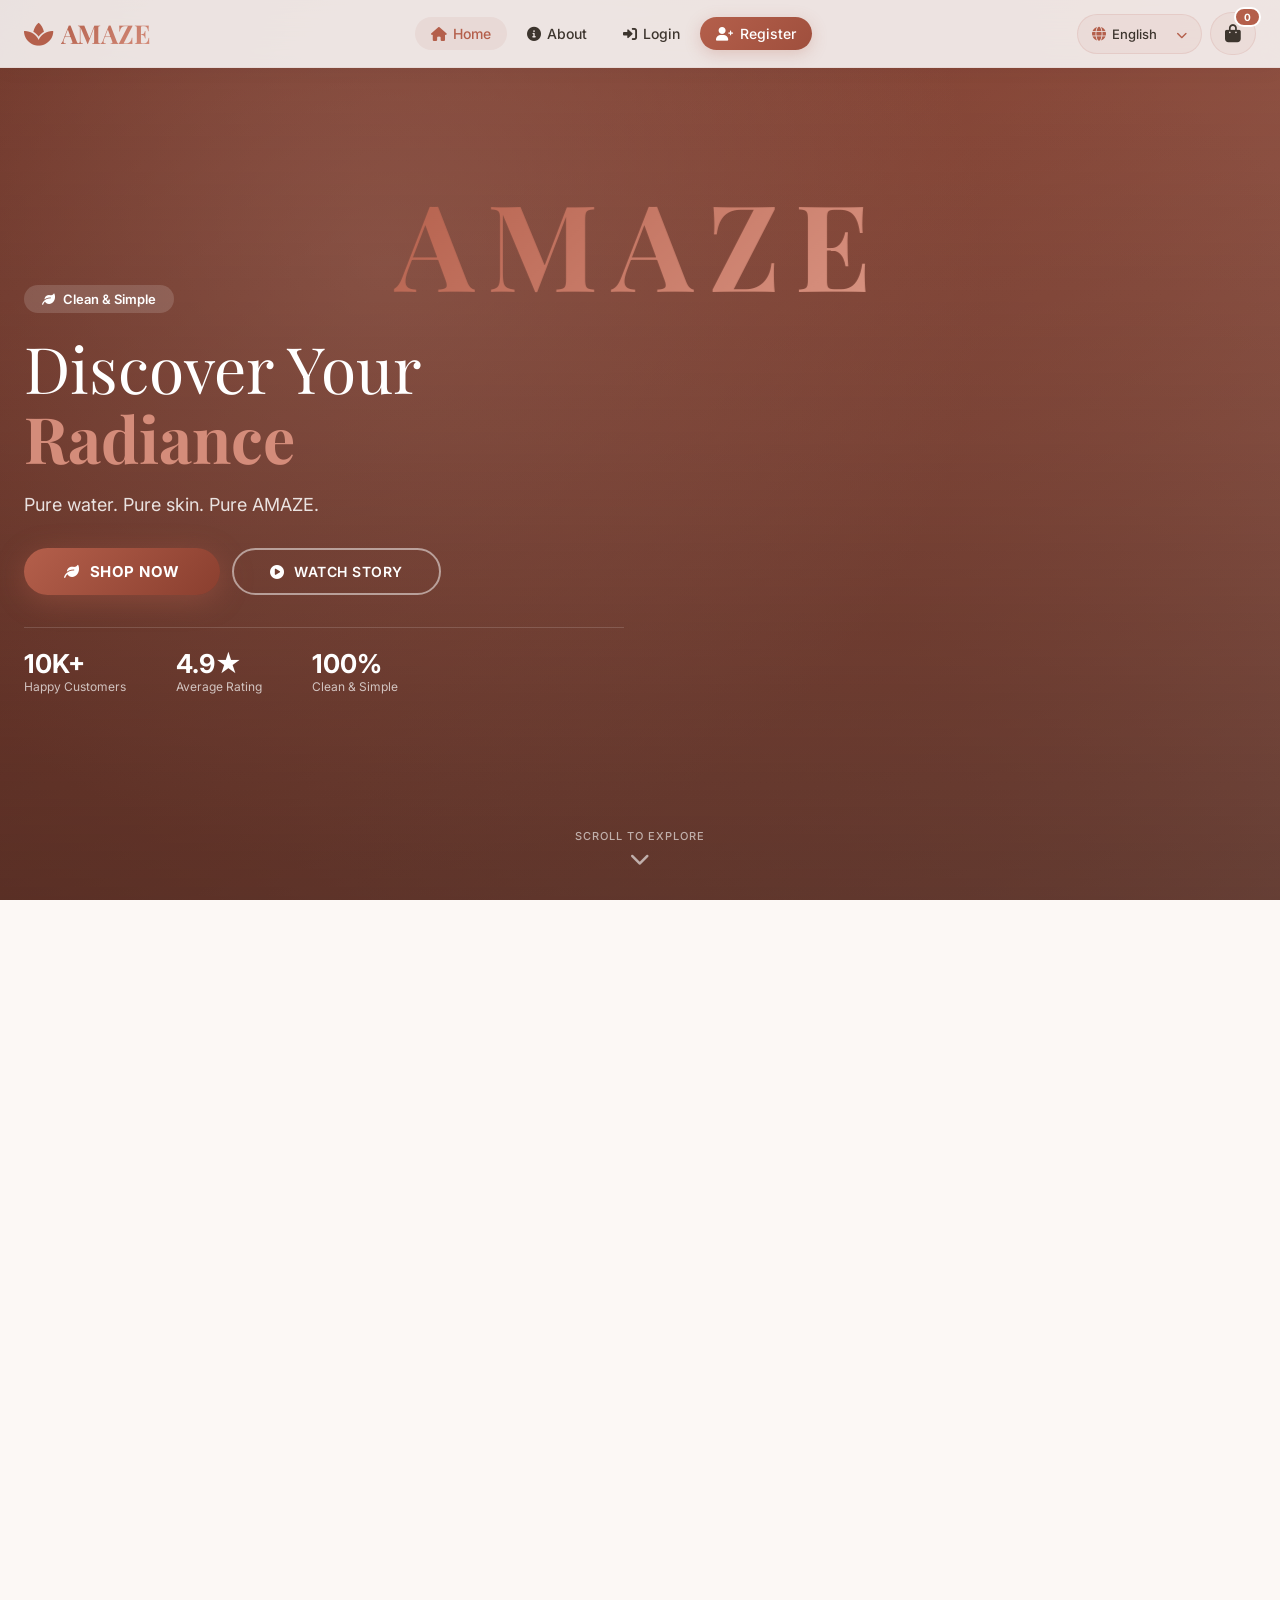
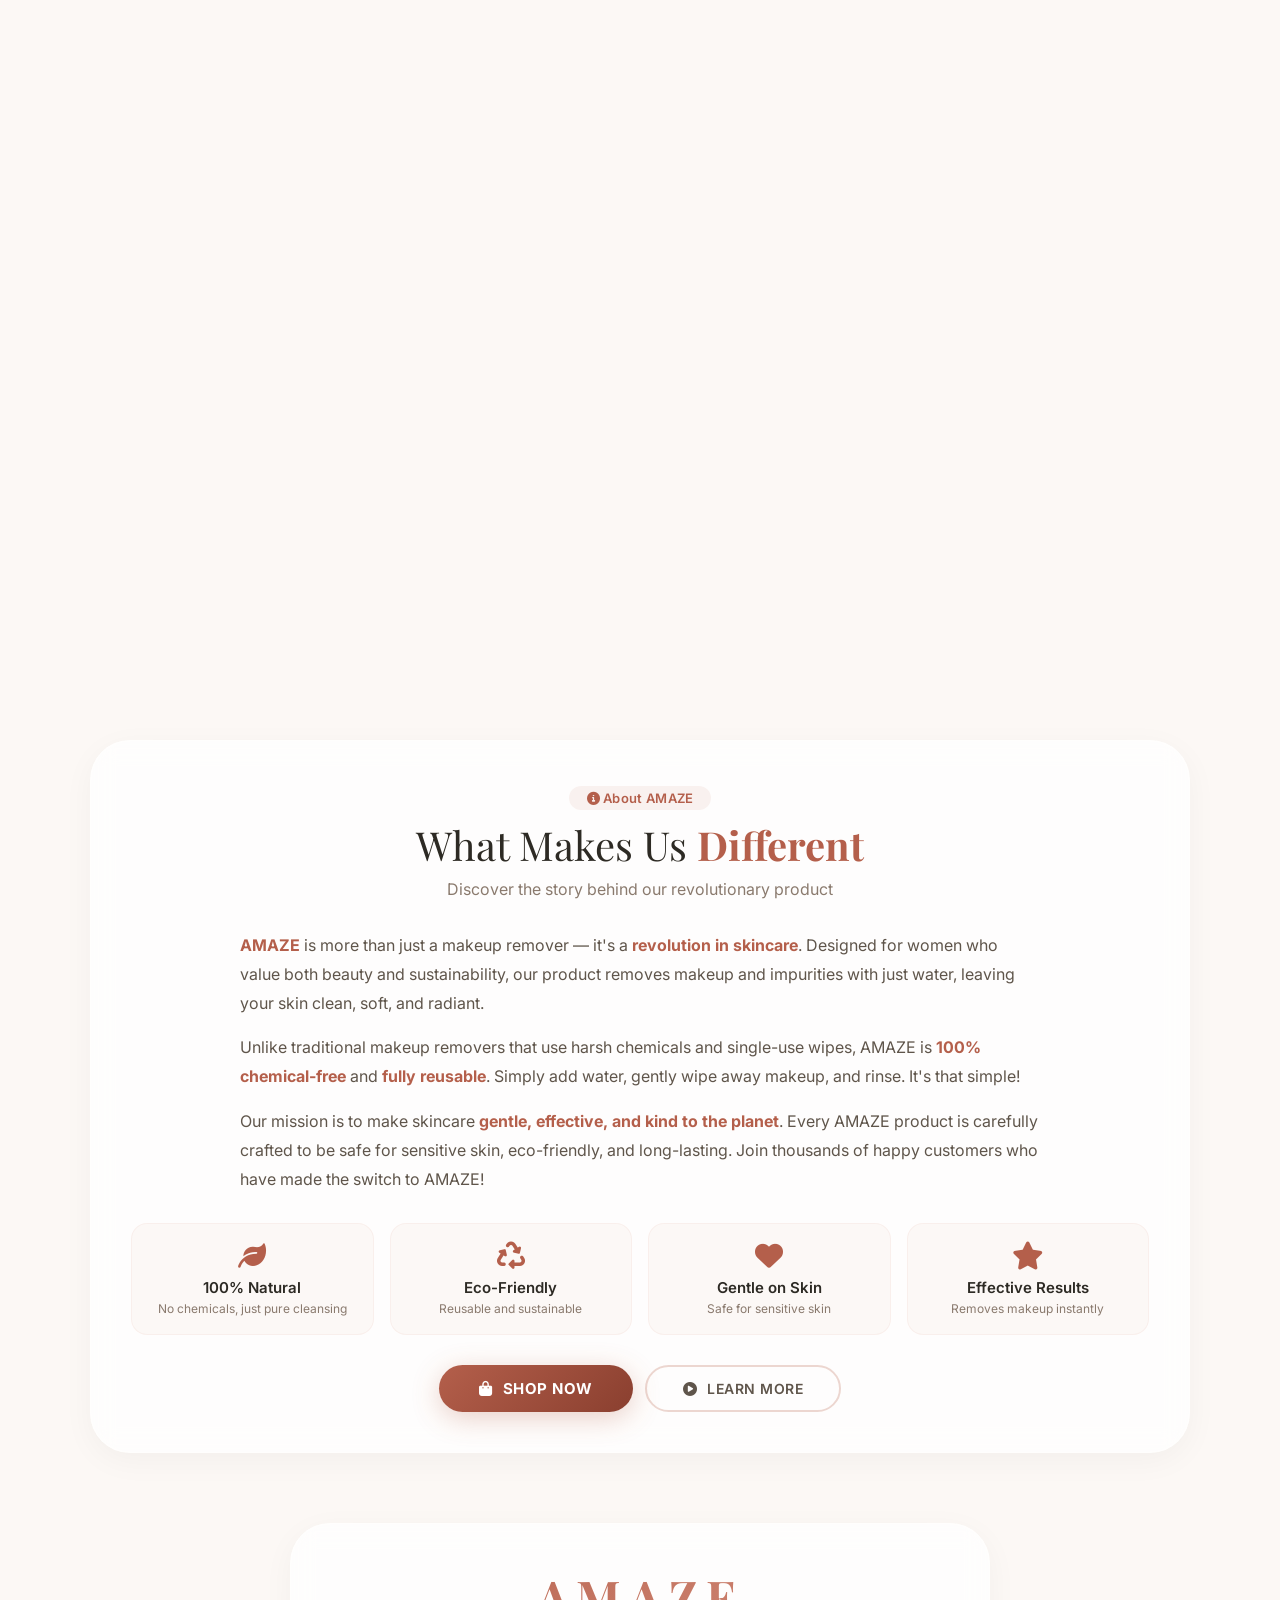
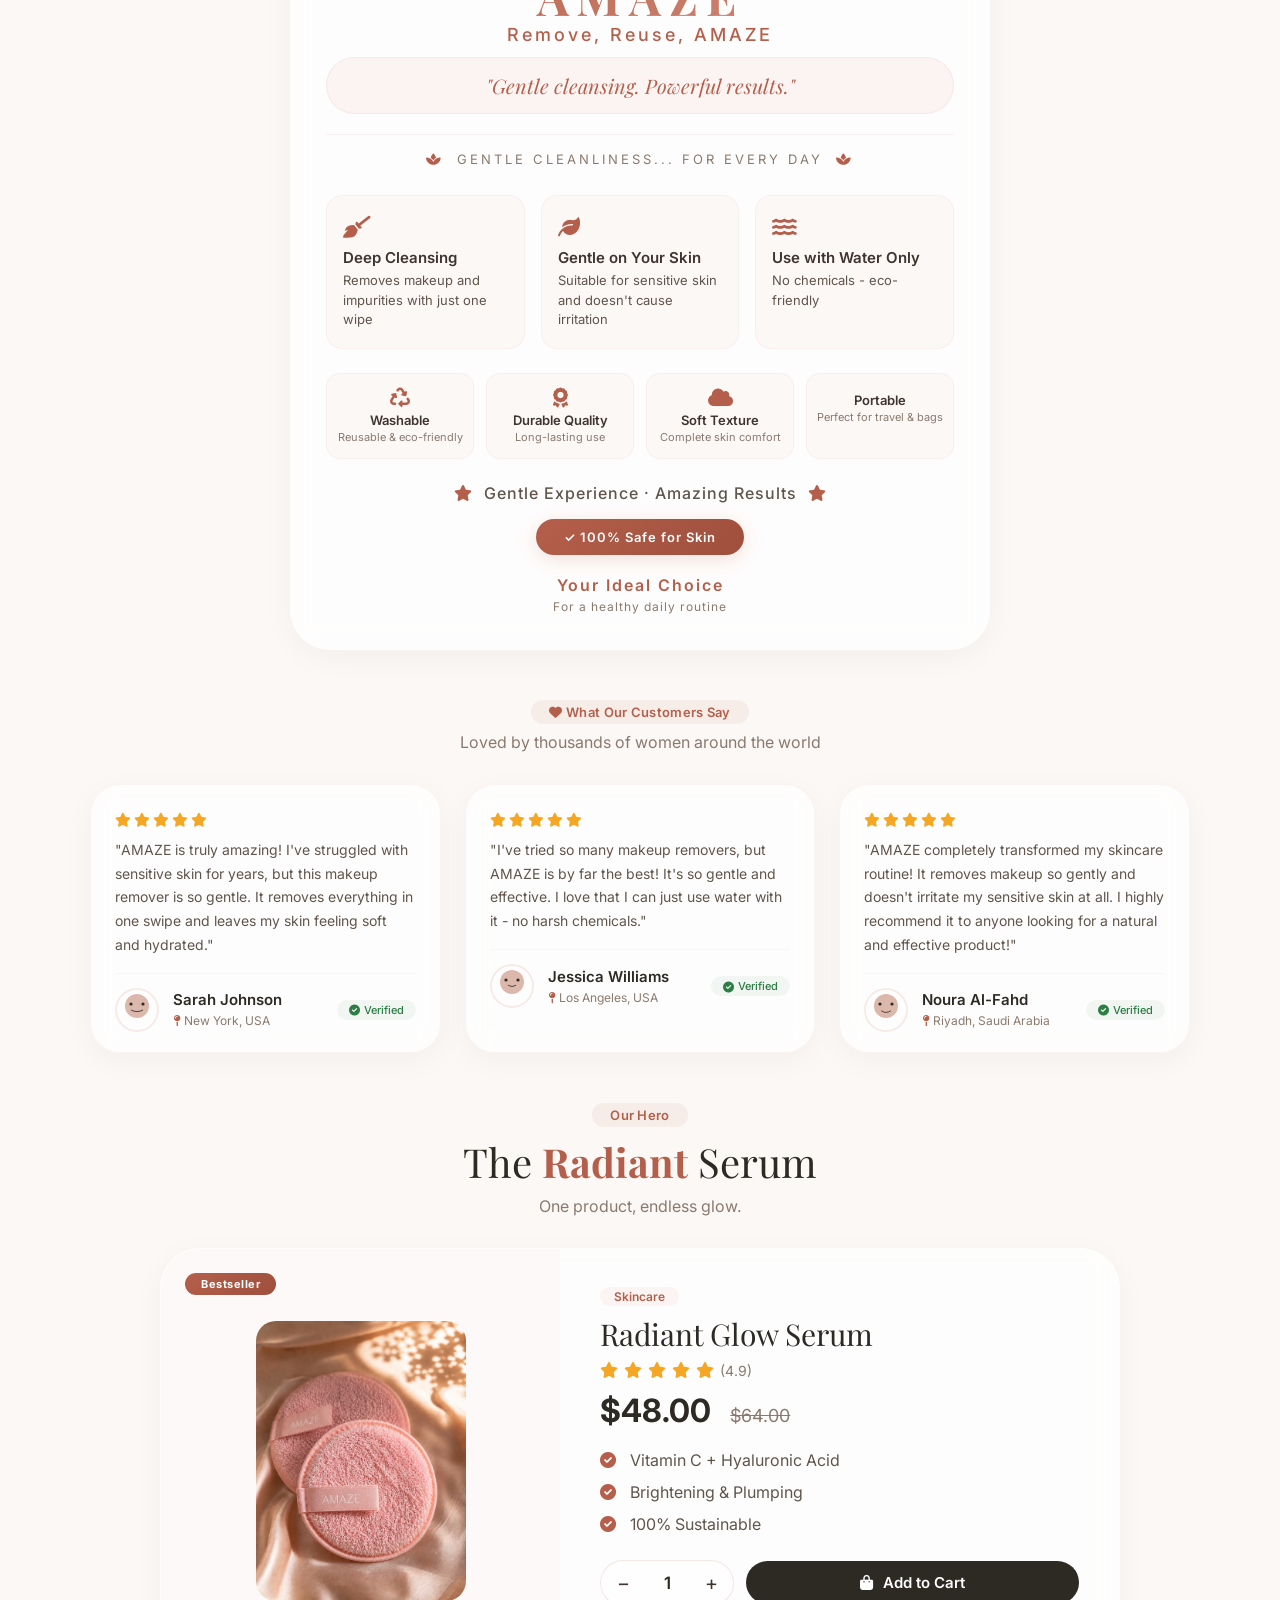
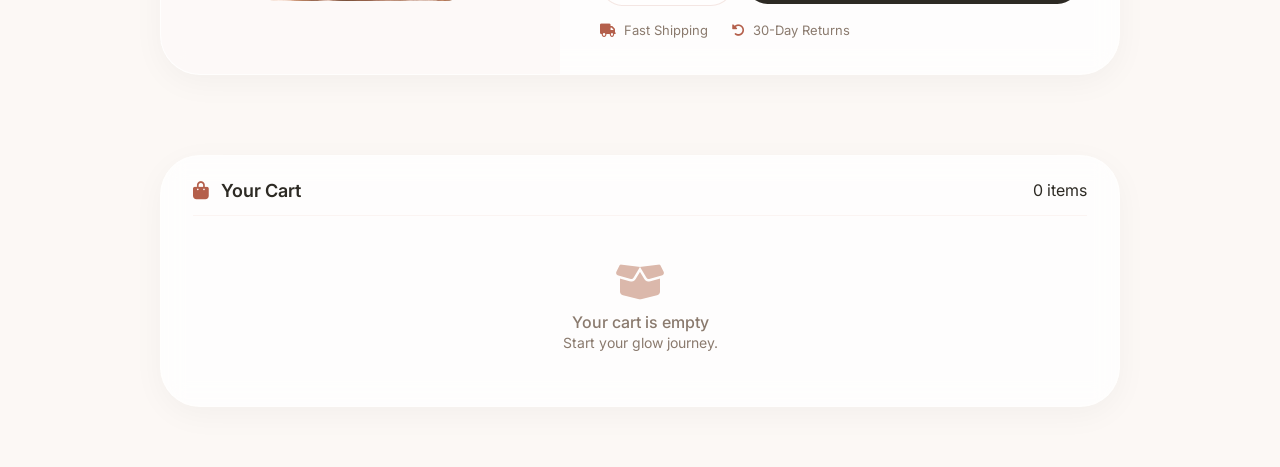
==== commit c70a6a6f: "Initial website commit" ====
--- a/index.html
+++ b/index.html
@@ -47,56 +47,64 @@
   </div>
 </nav>
 
-<!-- VIDEO HERO -->
-<section class="video-hero" id="videoHero">
-  <video
-    class="bg-video"
-    id="bgVideo"
-    autoplay
-    muted
-    loop
-    playsinline
-    preload="auto"
-    disablepictureinpicture
-    controlslist="nodownload"
-  >
-    <source src="images-video/Amaze.mp4" type="video/mp4" />
-  </video>
-
-  <!-- Fallback background (visible if video fails to load) -->
-  <div class="video-fallback"></div>
-
-  <div class="video-overlay"></div>
-  <div class="amaze-on-video">AMAZE</div>
-
-  <div class="video-content">
-    <div class="container">
-      <div class="hero-text-on-video">
-        <span class="badge"><i class="fas fa-leaf"></i> <span data-i18n="hero.badge">Clean &amp; Simple</span></span>
-        <h1 data-i18n="hero.title">Discover Your <span>Radiance</span></h1>
-        <p data-i18n="hero.subtitle">Pure water. Pure skin. Pure AMAZE.</p>
-
-        <div class="hero-buttons">
-          <button class="btn-primary" id="scrollToProduct">
-            <i class="fas fa-leaf"></i> <span data-i18n="hero.shopNow">Shop Now</span>
-          </button>
-          <button class="btn-secondary">
-            <i class="fas fa-play-circle"></i> <span data-i18n="hero.watchStory">Watch Story</span>
-          </button>
-        </div>
-
-        <div class="hero-stats">
-          <div><span class="stat-number" data-i18n="hero.stat1num">10K+</span> <span class="stat-label" data-i18n="hero.stat1lbl">Happy Customers</span></div>
-          <div><span class="stat-number" data-i18n="hero.stat2num">4.9★</span> <span class="stat-label" data-i18n="hero.stat2lbl">Average Rating</span></div>
-          <div><span class="stat-number" data-i18n="hero.stat3num">100%</span> <span class="stat-label" data-i18n="hero.stat3lbl">Clean &amp; Simple</span></div>
-        </div>
-      </div>
-    </div>
-  </div>
-
-  <div class="scroll-indicator">
-    <span data-i18n="hero.scroll">Scroll to explore</span>
-    <i class="fas fa-chevron-down"></i>
+<!-- ============================================================
+     VIDEO HERO — scroll-pinned
+     The wrapper is tall (250vh). The inner is fixed (100vh) and
+     sticks while the user scrolls through the wrapper. Once the
+     wrapper ends, the rest of the page scrolls normally.
+     ============================================================ -->
+<section class="video-hero-wrapper" id="videoHeroWrapper">
+  <div class="video-hero" id="videoHero">
+    <video
+      class="bg-video"
+      id="bgVideo"
+      autoplay
+      muted
+      loop
+      playsinline
+      preload="auto"
+      disablepictureinpicture
+      controlslist="nodownload"
+      x-webkit-airplay="deny"
+    >
+      <source src="images-video/Amaze1.mp4" type="video/mp4" />
+    </video>
+
+    <!-- Fallback background (visible if video fails to load) -->
+    <div class="video-fallback"></div>
+
+    <div class="video-overlay"></div>
+    <div class="amaze-on-video">AMAZE</div>
+
+    <div class="video-content">
+      <div class="container">
+        <div class="hero-text-on-video">
+          <span class="badge"><i class="fas fa-leaf"></i> <span data-i18n="hero.badge">Clean &amp; Simple</span></span>
+          <h1 data-i18n="hero.title">Discover Your <span>Radiance</span></h1>
+          <p data-i18n="hero.subtitle">Pure water. Pure skin. Pure AMAZE.</p>
+
+          <div class="hero-buttons">
+            <button class="btn-primary" id="scrollToProduct">
+              <i class="fas fa-leaf"></i> <span data-i18n="hero.shopNow">Shop Now</span>
+            </button>
+            <button class="btn-secondary">
+              <i class="fas fa-play-circle"></i> <span data-i18n="hero.watchStory">Watch Story</span>
+            </button>
+          </div>
+
+          <div class="hero-stats">
+            <div><span class="stat-number" data-i18n="hero.stat1num">10K+</span> <span class="stat-label" data-i18n="hero.stat1lbl">Happy Customers</span></div>
+            <div><span class="stat-number" data-i18n="hero.stat2num">4.9★</span> <span class="stat-label" data-i18n="hero.stat2lbl">Average Rating</span></div>
+            <div><span class="stat-number" data-i18n="hero.stat3num">100%</span> <span class="stat-label" data-i18n="hero.stat3lbl">Clean &amp; Simple</span></div>
+          </div>
+        </div>
+      </div>
+    </div>
+
+    <div class="scroll-indicator">
+      <span data-i18n="hero.scroll">Scroll to explore</span>
+      <i class="fas fa-chevron-down"></i>
+    </div>
   </div>
 </section>
 
--- a/css/style.css
+++ b/css/style.css
@@ -1,5 +1,6 @@
 /* ============================================================
-   AMAZE · style.css  (shared + home page)
+   AMAZE · style.css
+   Shared + homepage styles
    ============================================================ */
 
 /* ---------- RESET & BASE ---------- */
@@ -41,12 +42,7 @@
   background: rgba(255, 255, 255, 0.95);
   box-shadow: 0 4px 30px rgba(0, 0, 0, 0.06);
 }
-.nav-container {
-  display: flex;
-  justify-content: space-between;
-  align-items: center;
-  gap: 16px;
-}
+.nav-container { display: flex; justify-content: space-between; align-items: center; gap: 16px; }
 .logo {
   font-family: 'Playfair Display', Georgia, serif;
   font-size: 26px;
@@ -66,12 +62,7 @@
   color: transparent;
 }
 
-.nav-links {
-  display: flex;
-  align-items: center;
-  gap: 4px;
-  flex-wrap: wrap;
-}
+.nav-links { display: flex; align-items: center; gap: 4px; flex-wrap: wrap; }
 .nav-links a {
   text-decoration: none;
   color: #3d352e;
@@ -88,6 +79,15 @@
   background: rgba(180, 95, 75, 0.08);
   color: #b45f4b;
 }
+.nav-links a.btn-register {
+  background: linear-gradient(135deg, #b45f4b, #9f4f3d);
+  color: #fff !important;
+  box-shadow: 0 4px 16px rgba(180, 95, 75, 0.25);
+}
+.nav-links a.btn-register:hover {
+  transform: translateY(-2px);
+  box-shadow: 0 8px 28px rgba(180, 95, 75, 0.35);
+}
 
 .nav-user {
   display: flex;
@@ -106,23 +106,24 @@
   color: #fff; font-weight: 600; font-size: 13px;
 }
 .nav-user .user-name {
-  font-size: 13px; font-weight: 500; color: #3d352e;
-  max-width: 100px; overflow: hidden; text-overflow: ellipsis;
+  font-size: 13px;
+  font-weight: 500;
+  color: #3d352e;
+  max-width: 100px;
+  overflow: hidden;
+  text-overflow: ellipsis;
   white-space: nowrap;
 }
 .nav-user .logout-link {
-  font-size: 12px; color: #b45f4b;
-  padding: 2px 8px; border-radius: 30px;
+  font-size: 12px;
+  color: #b45f4b;
+  padding: 2px 8px;
+  border-radius: 30px;
   background: rgba(180, 95, 75, 0.06);
   cursor: pointer;
 }
 
-.nav-actions {
-  display: flex;
-  align-items: center;
-  gap: 12px;
-  flex-shrink: 0;
-}
+.nav-actions { display: flex; align-items: center; gap: 8px; flex-shrink: 0; }
 .nav-actions .btn-cart-icon {
   background: rgba(180, 95, 75, 0.06);
   border: 1px solid rgba(180, 95, 75, 0.12);
@@ -150,7 +151,7 @@
   border: 2px solid #fff;
 }
 
-/* ---------- LANGUAGE SELECTOR (improved) ---------- */
+/* ---------- LANGUAGE SELECTOR ---------- */
 .lang-selector {
   position: relative;
   display: inline-flex;
@@ -188,10 +189,9 @@
   font-weight: 500;
   color: #3d352e;
   cursor: pointer;
-  padding: 0;
+  padding: 0 4px 0 0;
   width: 100%;
   height: 100%;
-  padding-right: 4px;
 }
 .lang-selector select option { color: #2d2a24; background: #fff; }
 .lang-selector .chevron-icon {
@@ -205,15 +205,23 @@
   transition: transform 0.25s ease;
 }
 .lang-selector:hover .chevron-icon { transform: translateY(-50%) rotate(180deg); }
-
-/* RTL support */
 html[dir="rtl"] .lang-selector { padding: 0 34px 0 36px; }
 html[dir="rtl"] .lang-selector .globe-icon { left: auto; right: 14px; }
 html[dir="rtl"] .lang-selector .chevron-icon { right: auto; left: 14px; }
 
-/* ---------- VIDEO HERO ---------- */
+/* ============================================================
+   VIDEO HERO — scroll-pinned
+   ============================================================ */
+.video-hero-wrapper {
+  position: relative;
+  width: 100%;
+  height: 250vh;
+  min-height: 1500px;
+}
+
 .video-hero {
-  position: relative;
+  position: sticky;
+  top: 0;
   width: 100%;
   height: 100vh;
   min-height: 600px;
@@ -222,25 +230,62 @@
   align-items: center;
   justify-content: center;
   padding-top: 80px;
-}
-.video-hero video {
+  z-index: 1;
+}
+
+.video-hero .bg-video {
   position: absolute;
-  top: 50%; left: 50%;
-  min-width: 100%; min-height: 100%;
-  width: auto; height: auto;
+  top: 50%;
+  left: 50%;
+  min-width: 100%;
+  min-height: 100%;
+  width: auto;
+  height: auto;
   transform: translate(-50%, -50%);
   object-fit: cover;
+  object-position: center center;
   z-index: 0;
-}
-.video-overlay {
+  image-rendering: -webkit-optimize-contrast;
+  image-rendering: auto;
+  backface-visibility: hidden;
+  -webkit-backface-visibility: hidden;
+  transform-origin: center center;
+  will-change: opacity;
+}
+
+.video-hero .video-overlay {
   position: absolute;
   inset: 0;
-  background: rgba(0, 0, 0, 0.35);
+  background: linear-gradient(
+    to bottom,
+    rgba(45, 25, 20, 0.30) 0%,
+    rgba(45, 25, 20, 0.45) 50%,
+    rgba(45, 25, 20, 0.65) 100%
+  );
   z-index: 1;
-}
+  pointer-events: none;
+}
+
+.video-hero .video-fallback {
+  position: absolute;
+  inset: 0;
+  z-index: -1;
+  background:
+    radial-gradient(circle at 30% 30%, rgba(212, 140, 122, 0.6), transparent 55%),
+    radial-gradient(circle at 70% 70%, rgba(180, 95, 75, 0.7), transparent 55%),
+    linear-gradient(135deg, #8a3f2f 0%, #b45f4b 50%, #d48c7a 100%);
+}
+
+.video-hero .video-content,
+.video-hero .amaze-on-video,
+.video-hero .scroll-indicator {
+  z-index: 2;
+}
+
 .amaze-on-video {
   position: absolute;
-  top: 18%; left: 50%;
+  top: 18%;
+  left: 50%;
   transform: translateX(-50%);
   z-index: 2;
   font-family: 'Playfair Display', Georgia, serif;
@@ -256,12 +301,14 @@
   animation: shimmer 5s ease-in-out infinite;
   pointer-events: none;
   user-select: none;
+  will-change: transform;
 }
 @keyframes shimmer {
   0%   { background-position:   0% center; }
   50%  { background-position: 100% center; }
   100% { background-position:   0% center; }
 }
+
 .video-content {
   position: relative;
   z-index: 2;
@@ -272,7 +319,12 @@
   justify-content: center;
   padding: 20px 0;
 }
-.hero-text-on-video { max-width: 600px; padding: 40px 0; color: #fff; }
+.hero-text-on-video {
+  max-width: 600px;
+  padding: 40px 0;
+  color: #fff;
+  will-change: opacity, transform;
+}
 .hero-text-on-video .badge {
   display: inline-flex;
   align-items: center;
@@ -399,7 +451,8 @@
 
 .scroll-indicator {
   position: absolute;
-  bottom: 30px; left: 50%;
+  bottom: 30px;
+  left: 50%;
   transform: translateX(-50%);
   z-index: 2;
   color: rgba(255, 255, 255, 0.6);
@@ -420,13 +473,12 @@
   50%      { transform: translateX(-50%) translateY(10px); }
 }
 
-/* ---------- MAIN CONTENT WRAPPER ---------- */
+/* ---------- MAIN CONTENT ---------- */
 .main-content {
   position: relative;
   z-index: 3;
   background: #fcf8f5;
   padding: 40px 0 60px;
-  margin-top: -2px;
   border-radius: 40px 40px 0 0;
 }
 
@@ -469,7 +521,6 @@
 .highlight-item i { color: #b45f4b; font-size: 28px; display: block; margin-bottom: 8px; }
 .highlight-item span { font-size: 15px; font-weight: 600; color: #2d2a24; display: block; }
 .highlight-item small { font-size: 12px; color: #8a7a6e; display: block; margin-top: 4px; }
-
 .about-cta { display: flex; justify-content: center; gap: 12px; flex-wrap: wrap; margin-top: 10px; }
 
 /* ---------- SECTION HEADER ---------- */
@@ -563,7 +614,6 @@
 .amaze-feature-icon { font-size: 22px; color: #b45f4b; margin-bottom: 8px; }
 .amaze-feature h4 { font-size: 15px; font-weight: 600; color: #3d352e; margin-bottom: 4px; }
 .amaze-feature p { font-size: 13px; color: #5f554b; line-height: 1.5; }
-
 .amaze-benefits-grid {
   display: grid;
   grid-template-columns: repeat(4, 1fr);
@@ -582,7 +632,6 @@
 .amaze-benefit i { color: #b45f4b; font-size: 20px; display: block; margin-bottom: 4px; }
 .amaze-benefit span { font-size: 13px; font-weight: 600; color: #3d352e; display: block; }
 .amaze-benefit small { font-size: 11px; color: #8a7a6e; display: block; margin-top: 2px; }
-
 .amaze-result {
   font-size: 16px;
   color: #5f554b;
@@ -591,7 +640,6 @@
   letter-spacing: 1px;
 }
 .amaze-result i { color: #b45f4b; margin: 0 6px; }
-
 .amaze-badge-container { display: flex; justify-content: center; gap: 20px; margin: 16px 0 20px; flex-wrap: wrap; }
 .amaze-badge {
   background: linear-gradient(135deg, #b45f4b, #9f4f3d);
@@ -901,7 +949,7 @@
 .toast.success { border-left: 4px solid #2d7d46; }
 .toast.error   { border-left: 4px solid #b45f4b; }
 
-/* ---------- PROFILE MODAL (still kept) ---------- */
+/* ---------- PROFILE MODAL ---------- */
 .modal-overlay {
   position: fixed;
   inset: 0;
@@ -1008,13 +1056,16 @@
   .logo { font-size: 22px; }
   .nav-links { order: 3; flex: 1 1 100%; justify-content: center; gap: 4px; }
   .nav-links a { font-size: 12px; padding: 6px 12px; }
-  .lang-selector { height: 34px; padding: 0 30px 0 30px; }
+  .nav-actions .btn-cart-icon { padding: 8px 12px; font-size: 16px; }
+  .lang-selector { height: 34px; padding: 0 30px; }
   .lang-selector select { font-size: 12px; }
   .lang-selector .globe-icon { left: 11px; font-size: 12px; }
   .lang-selector .chevron-icon { right: 11px; font-size: 10px; }
-  .nav-actions .btn-cart-icon { padding: 8px 12px; font-size: 16px; }
+
+  /* Hero wrapper shorter on mobile */
+  .video-hero-wrapper { height: 200vh; min-height: 1200px; }
+  .video-hero { padding-top: 120px; }
   .amaze-on-video { font-size: 70px; letter-spacing: 10px; top: 15%; }
-  .video-hero { padding-top: 130px; min-height: 500px; height: 100vh; }
   .hero-text-on-video h1 { font-size: 38px; }
   .hero-text-on-video p { font-size: 16px; }
   .hero-stats { gap: 24px; }
@@ -1046,13 +1097,15 @@
   .about-cta { flex-direction: column; align-items: stretch; }
   .about-cta .btn-primary-light,
   .about-cta .btn-secondary-dark { justify-content: center; width: 100%; }
+  .nav-user .user-name, .nav-user .logout-link { display: none; }
+  .nav-user { padding: 2px; background: none; border: none; }
+  .nav-user .user-avatar { width: 28px; height: 28px; font-size: 11px; }
 }
 @media (max-width: 480px) {
   .logo { font-size: 20px; }
   .nav-links a { font-size: 11px; padding: 4px 10px; }
   .nav-links a i { display: none; }
   .amaze-on-video { font-size: 45px; letter-spacing: 6px; top: 12%; }
-  .video-hero { padding-top: 140px; }
   .hero-text-on-video h1 { font-size: 30px; }
   .stat-number { font-size: 18px; }
   .about-section { padding: 30px 0 15px; }
@@ -1074,33 +1127,6 @@
   .product-price { font-size: 26px; }
   .product-actions { flex-direction: column; }
   .btn-cart { width: 100%; }
-}
-
-html[dir="rtl"] body {
-  font-family: 'Tajawal', 'Inter', system-ui, sans-serif;
-}
-
-/* Fallback background behind the video (visible if video fails to load) */
-.video-fallback {
-  position: absolute;
-  inset: 0;
-  z-index: -1;
-  background:
-    radial-gradient(circle at 30% 30%, rgba(212, 140, 122, 0.6), transparent 55%),
-    radial-gradient(circle at 70% 70%, rgba(180, 95, 75, 0.7), transparent 55%),
-    linear-gradient(135deg, #8a3f2f 0%, #b45f4b 50%, #d48c7a 100%);
-}
-
-/* Make sure the video sits above the fallback */
-.video-hero .bg-video {
-  position: absolute;
-  top: 50%;
-  left: 50%;
-  min-width: 100%;
-  min-height: 100%;
-  width: auto;
-  height: auto;
-  transform: translate(-50%, -50%);
-  object-fit: cover;
-  z-index: 0;
+  .btn-primary, .btn-primary-light { padding: 12px 28px; font-size: 14px; }
+  .btn-secondary, .btn-secondary-dark { padding: 10px 24px; font-size: 13px; }
 }
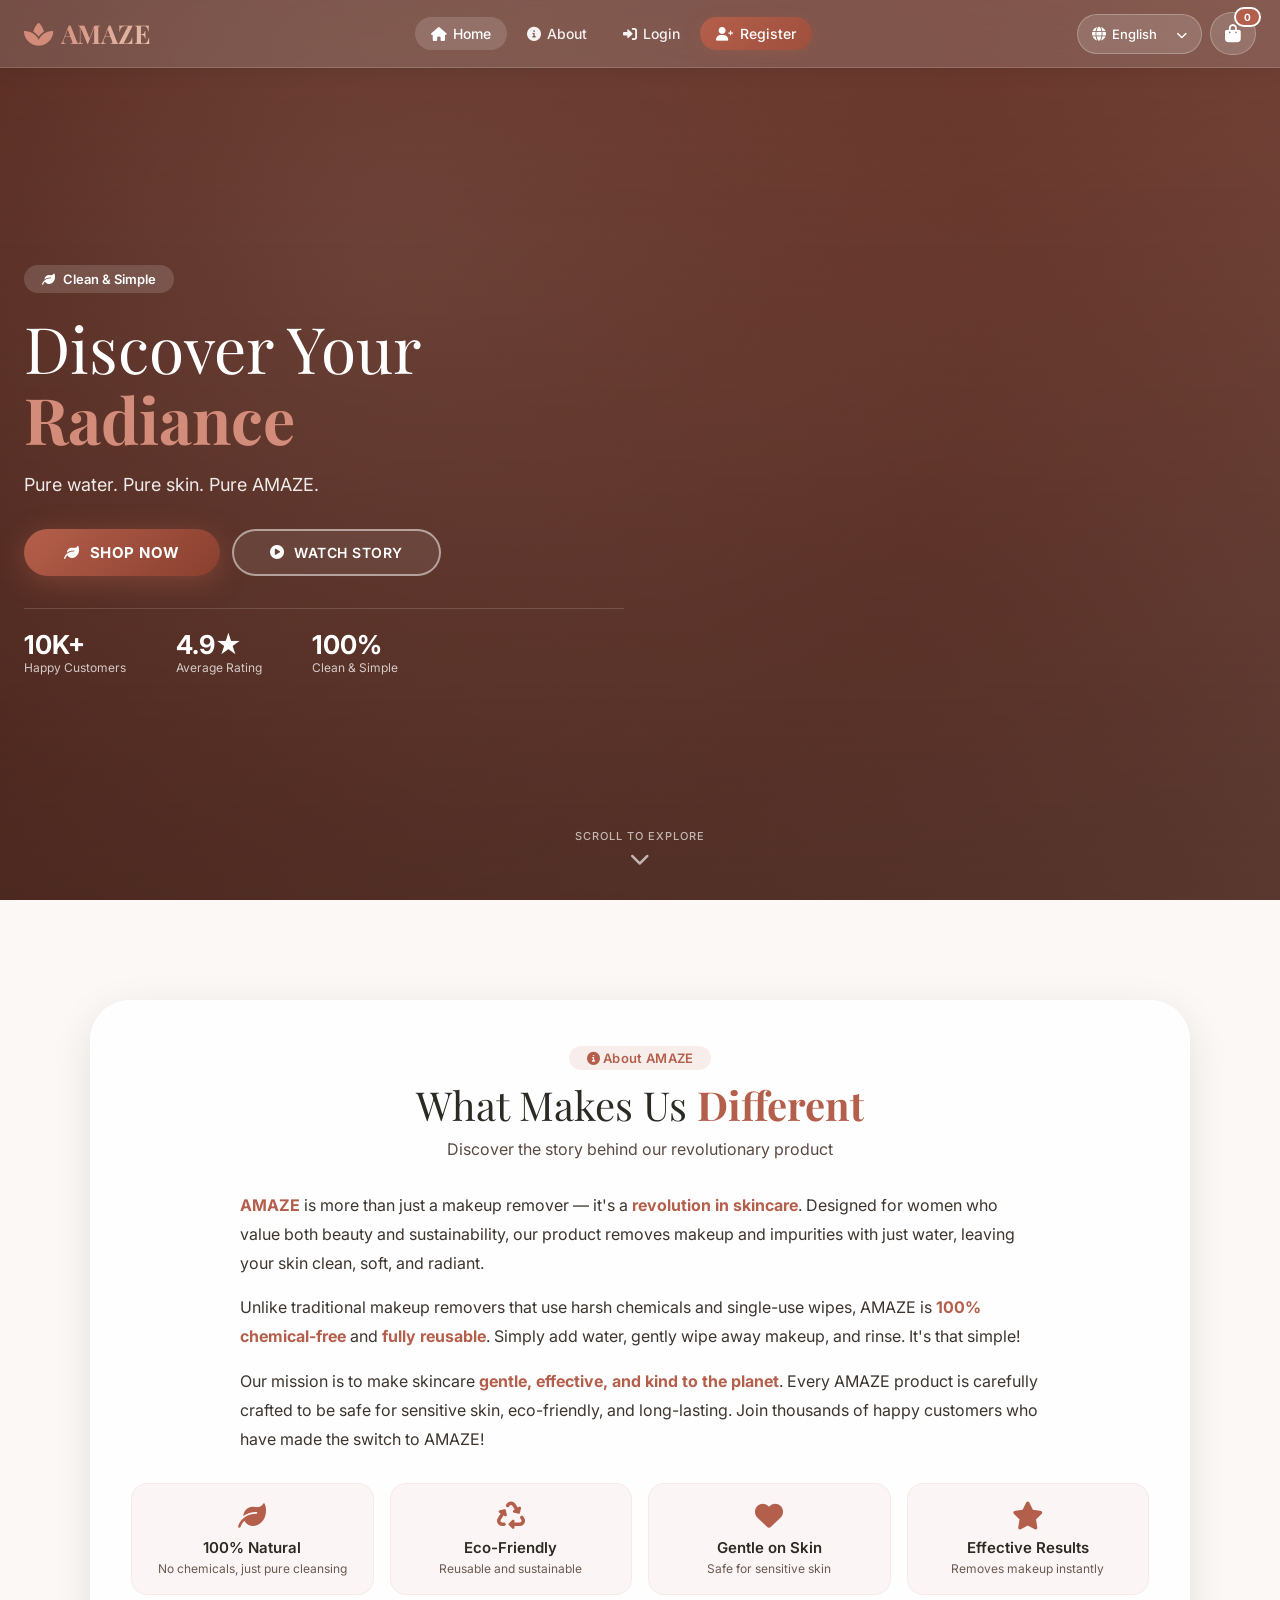
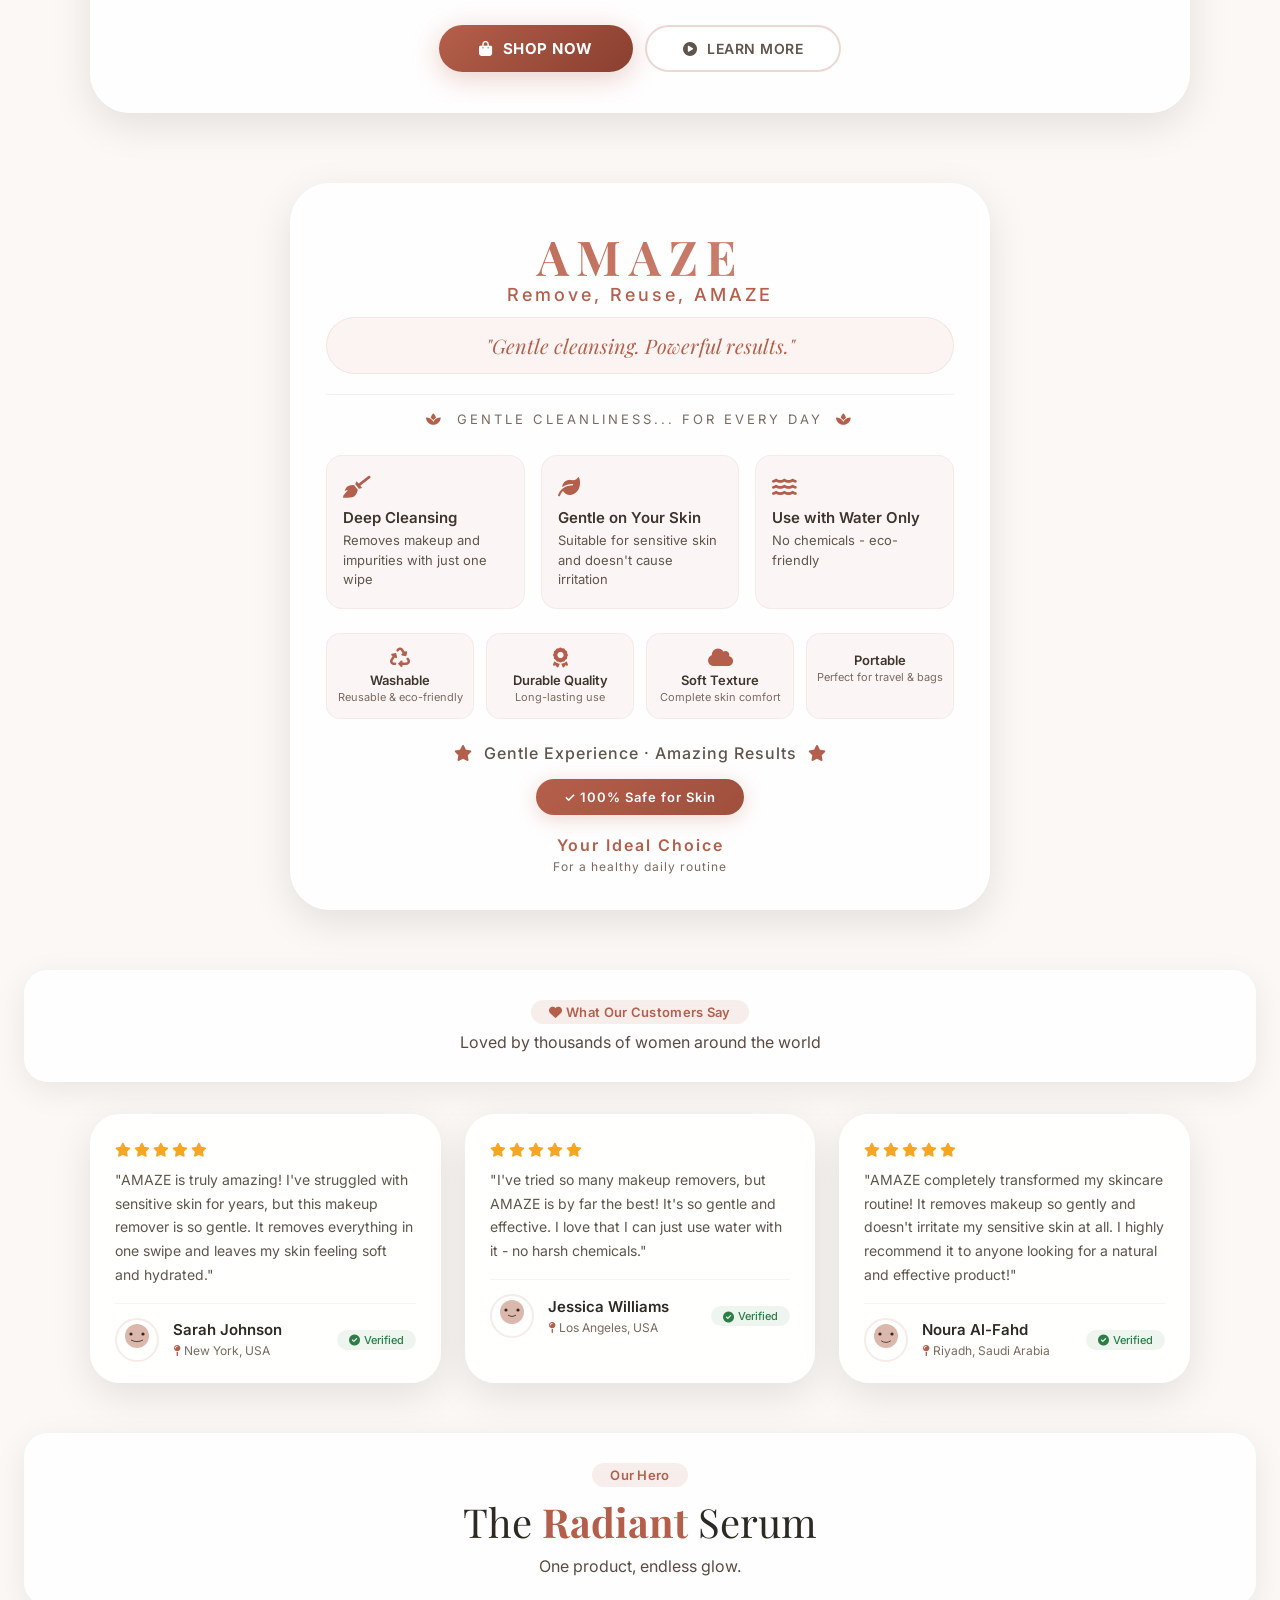
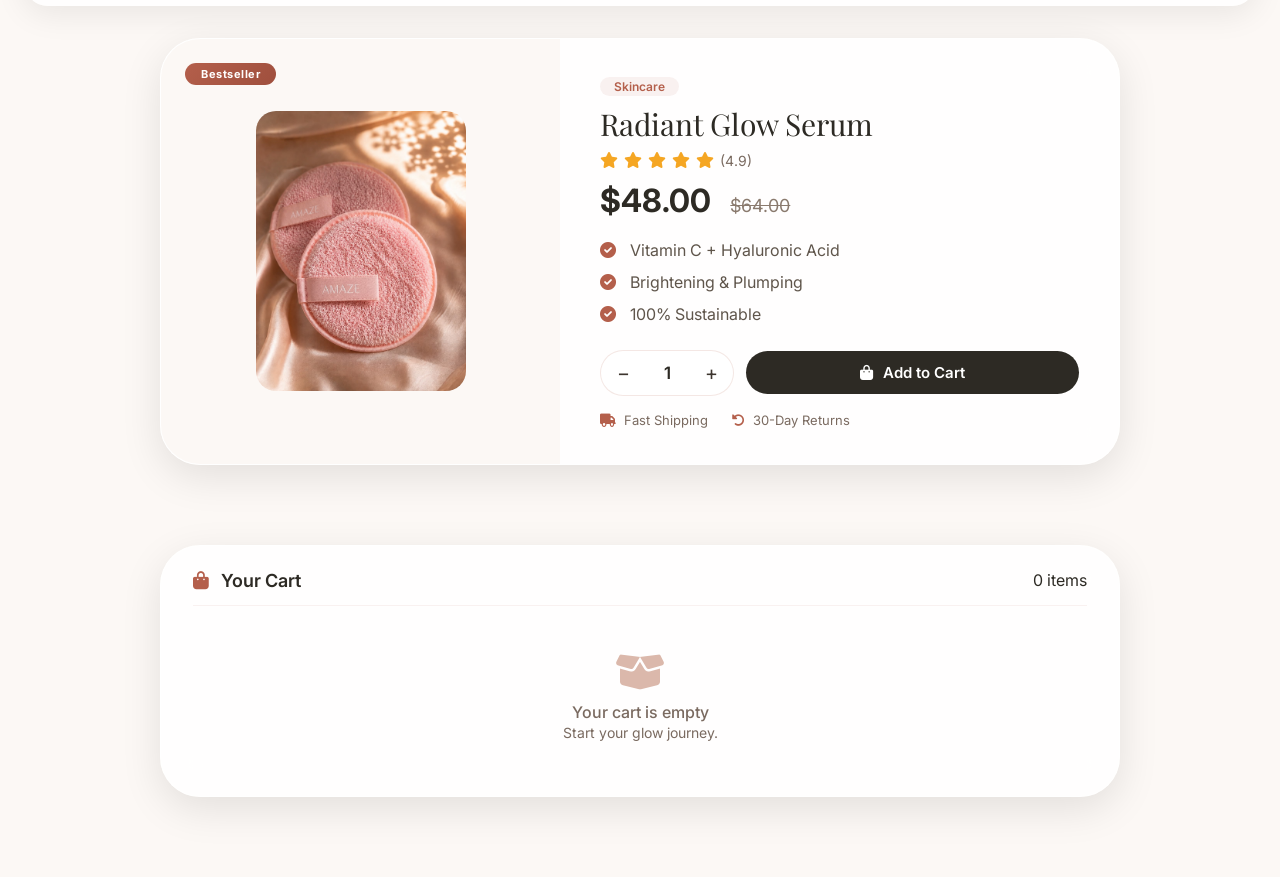
==== commit 5a0b1ffa: "Initial website commit" ====
--- a/index.html
+++ b/index.html
@@ -14,8 +14,63 @@
 
 <div class="toast" id="toast"></div>
 
-<!-- NAVBAR -->
-<nav class="navbar-fixed">
+<!-- ============================================================
+     BACKGROUND VIDEO — fixed, covers the whole viewport,
+     stays behind ALL content while the user scrolls.
+     ============================================================ -->
+<div class="bg-video-layer" id="bgVideoLayer">
+  <video
+    class="bg-video"
+    id="bgVideo"
+    autoplay
+    muted
+    loop
+    playsinline
+    preload="auto"
+    disablepictureinpicture
+    controlslist="nodownload"
+  >
+    <source src="images-video/Amaze1.mp4" type="video/mp4" />
+  </video>
+  <div class="video-overlay"></div>
+  <div class="video-fallback"></div>
+</div>
+
+<!-- ============================================================
+     HERO — full-screen intro overlay, scrolls away normally
+     ============================================================ -->
+<section class="hero-intro" id="heroIntro">
+  <div class="container">
+    <div class="hero-text-on-video">
+      <span class="badge"><i class="fas fa-leaf"></i> <span data-i18n="hero.badge">Clean &amp; Simple</span></span>
+      <h1 data-i18n="hero.title">Discover Your <span>Radiance</span></h1>
+      <p data-i18n="hero.subtitle">Pure water. Pure skin. Pure AMAZE.</p>
+
+      <div class="hero-buttons">
+        <button class="btn-primary" id="scrollToProduct">
+          <i class="fas fa-leaf"></i> <span data-i18n="hero.shopNow">Shop Now</span>
+        </button>
+        <button class="btn-secondary">
+          <i class="fas fa-play-circle"></i> <span data-i18n="hero.watchStory">Watch Story</span>
+        </button>
+      </div>
+
+      <div class="hero-stats">
+        <div><span class="stat-number" data-i18n="hero.stat1num">10K+</span> <span class="stat-label" data-i18n="hero.stat1lbl">Happy Customers</span></div>
+        <div><span class="stat-number" data-i18n="hero.stat2num">4.9★</span> <span class="stat-label" data-i18n="hero.stat2lbl">Average Rating</span></div>
+        <div><span class="stat-number" data-i18n="hero.stat3num">100%</span> <span class="stat-label" data-i18n="hero.stat3lbl">Clean &amp; Simple</span></div>
+      </div>
+    </div>
+  </div>
+
+  <div class="scroll-indicator">
+    <span data-i18n="hero.scroll">Scroll to explore</span>
+    <i class="fas fa-chevron-down"></i>
+  </div>
+</section>
+
+<!-- NAVBAR (on top of everything) -->
+<nav class="navbar-fixed" id="navbar">
   <div class="container nav-container">
     <a href="index.html" class="logo">
       <i class="fas fa-spa"></i>
@@ -48,67 +103,10 @@
 </nav>
 
 <!-- ============================================================
-     VIDEO HERO — scroll-pinned
-     The wrapper is tall (250vh). The inner is fixed (100vh) and
-     sticks while the user scrolls through the wrapper. Once the
-     wrapper ends, the rest of the page scrolls normally.
+     MAIN CONTENT — scrolls normally. It sits above the fixed
+     video layer. To see the video through it, most sections
+     use semi-transparent glass backgrounds.
      ============================================================ -->
-<section class="video-hero-wrapper" id="videoHeroWrapper">
-  <div class="video-hero" id="videoHero">
-    <video
-      class="bg-video"
-      id="bgVideo"
-      autoplay
-      muted
-      loop
-      playsinline
-      preload="auto"
-      disablepictureinpicture
-      controlslist="nodownload"
-      x-webkit-airplay="deny"
-    >
-      <source src="images-video/Amaze1.mp4" type="video/mp4" />
-    </video>
-
-    <!-- Fallback background (visible if video fails to load) -->
-    <div class="video-fallback"></div>
-
-    <div class="video-overlay"></div>
-    <div class="amaze-on-video">AMAZE</div>
-
-    <div class="video-content">
-      <div class="container">
-        <div class="hero-text-on-video">
-          <span class="badge"><i class="fas fa-leaf"></i> <span data-i18n="hero.badge">Clean &amp; Simple</span></span>
-          <h1 data-i18n="hero.title">Discover Your <span>Radiance</span></h1>
-          <p data-i18n="hero.subtitle">Pure water. Pure skin. Pure AMAZE.</p>
-
-          <div class="hero-buttons">
-            <button class="btn-primary" id="scrollToProduct">
-              <i class="fas fa-leaf"></i> <span data-i18n="hero.shopNow">Shop Now</span>
-            </button>
-            <button class="btn-secondary">
-              <i class="fas fa-play-circle"></i> <span data-i18n="hero.watchStory">Watch Story</span>
-            </button>
-          </div>
-
-          <div class="hero-stats">
-            <div><span class="stat-number" data-i18n="hero.stat1num">10K+</span> <span class="stat-label" data-i18n="hero.stat1lbl">Happy Customers</span></div>
-            <div><span class="stat-number" data-i18n="hero.stat2num">4.9★</span> <span class="stat-label" data-i18n="hero.stat2lbl">Average Rating</span></div>
-            <div><span class="stat-number" data-i18n="hero.stat3num">100%</span> <span class="stat-label" data-i18n="hero.stat3lbl">Clean &amp; Simple</span></div>
-          </div>
-        </div>
-      </div>
-    </div>
-
-    <div class="scroll-indicator">
-      <span data-i18n="hero.scroll">Scroll to explore</span>
-      <i class="fas fa-chevron-down"></i>
-    </div>
-  </div>
-</section>
-
-<!-- MAIN CONTENT -->
 <div class="main-content">
 
   <section class="about-section" id="aboutSection">
@@ -202,7 +200,7 @@
 
   <section class="reviews-section">
     <div class="container">
-      <div class="section-header">
+      <div class="section-header glass-soft">
         <span class="section-tag"><i class="fas fa-heart"></i> <span data-i18n="reviews.tag">What Our Customers Say</span></span>
         <p data-i18n="reviews.subtitle">Loved by thousands of women around the world</p>
       </div>
@@ -213,7 +211,7 @@
 
   <section class="product-section" id="productSection">
     <div class="container">
-      <div class="section-header">
+      <div class="section-header glass-soft">
         <span class="section-tag" data-i18n="product.tag">Our Hero</span>
         <h2 data-i18n="product.title">The <span>Radiant</span> Serum</h2>
         <p data-i18n="product.subtitle">One product, endless glow.</p>
--- a/css/style.css
+++ b/css/style.css
@@ -22,218 +22,26 @@
   margin: 0 auto;
   padding: 0 24px;
   width: 100%;
-}
-
-/* ---------- NAVBAR ---------- */
-.navbar-fixed {
+  position: relative;
+  z-index: 2;
+}
+
+/* ============================================================
+   BACKGROUND VIDEO LAYER
+   Fixed to the viewport, behind all content, stays visible
+   the entire time while the user scrolls.
+   ============================================================ */
+.bg-video-layer {
   position: fixed;
-  top: 0; left: 0;
-  width: 100%;
-  z-index: 1000;
-  padding: 12px 0;
-  background: rgba(255, 255, 255, 0.85);
-  backdrop-filter: blur(20px);
-  -webkit-backdrop-filter: blur(20px);
-  border-bottom: 1px solid rgba(180, 95, 75, 0.08);
-  box-shadow: 0 2px 20px rgba(0, 0, 0, 0.04);
-  transition: all 0.3s ease;
-}
-.navbar-fixed.scrolled {
-  background: rgba(255, 255, 255, 0.95);
-  box-shadow: 0 4px 30px rgba(0, 0, 0, 0.06);
-}
-.nav-container { display: flex; justify-content: space-between; align-items: center; gap: 16px; }
-.logo {
-  font-family: 'Playfair Display', Georgia, serif;
-  font-size: 26px;
-  font-weight: 700;
-  color: #2d2a24;
-  flex-shrink: 0;
-  display: flex;
-  align-items: center;
-  gap: 8px;
-}
-.logo i { color: #b45f4b; }
-.logo span {
-  background: linear-gradient(135deg, #b45f4b, #d48c7a);
-  -webkit-background-clip: text;
-  background-clip: text;
-  -webkit-text-fill-color: transparent;
-  color: transparent;
-}
-
-.nav-links { display: flex; align-items: center; gap: 4px; flex-wrap: wrap; }
-.nav-links a {
-  text-decoration: none;
-  color: #3d352e;
-  font-weight: 500;
-  font-size: 14px;
-  padding: 8px 16px;
-  border-radius: 60px;
-  transition: all 0.25s ease;
-  display: inline-flex;
-  align-items: center;
-  gap: 6px;
-}
-.nav-links a:hover, .nav-links a.active {
-  background: rgba(180, 95, 75, 0.08);
-  color: #b45f4b;
-}
-.nav-links a.btn-register {
-  background: linear-gradient(135deg, #b45f4b, #9f4f3d);
-  color: #fff !important;
-  box-shadow: 0 4px 16px rgba(180, 95, 75, 0.25);
-}
-.nav-links a.btn-register:hover {
-  transform: translateY(-2px);
-  box-shadow: 0 8px 28px rgba(180, 95, 75, 0.35);
-}
-
-.nav-user {
-  display: flex;
-  align-items: center;
-  gap: 10px;
-  padding: 4px 12px 4px 4px;
-  border-radius: 60px;
-  background: rgba(180, 95, 75, 0.06);
-  border: 1px solid rgba(180, 95, 75, 0.08);
-}
-.nav-user .user-avatar {
-  width: 32px; height: 32px;
-  border-radius: 50%;
-  background: linear-gradient(135deg, #b45f4b, #d48c7a);
-  display: flex; align-items: center; justify-content: center;
-  color: #fff; font-weight: 600; font-size: 13px;
-}
-.nav-user .user-name {
-  font-size: 13px;
-  font-weight: 500;
-  color: #3d352e;
-  max-width: 100px;
+  inset: 0;
+  width: 100vw;
+  height: 100vh;
+  z-index: 0;
   overflow: hidden;
-  text-overflow: ellipsis;
-  white-space: nowrap;
-}
-.nav-user .logout-link {
-  font-size: 12px;
-  color: #b45f4b;
-  padding: 2px 8px;
-  border-radius: 30px;
-  background: rgba(180, 95, 75, 0.06);
-  cursor: pointer;
-}
-
-.nav-actions { display: flex; align-items: center; gap: 8px; flex-shrink: 0; }
-.nav-actions .btn-cart-icon {
-  background: rgba(180, 95, 75, 0.06);
-  border: 1px solid rgba(180, 95, 75, 0.12);
-  padding: 10px 14px;
-  border-radius: 60px;
-  font-size: 18px;
-  cursor: pointer;
-  color: #3d352e;
-  position: relative;
-  transition: all 0.25s ease;
-}
-.nav-actions .btn-cart-icon:hover {
-  background: rgba(180, 95, 75, 0.12);
-  border-color: #b45f4b;
-}
-.cart-badge {
-  background: #b45f4b;
-  color: #fff;
-  font-size: 10px;
-  font-weight: 700;
-  padding: 2px 8px;
-  border-radius: 30px;
-  position: absolute;
-  top: -6px; right: -6px;
-  border: 2px solid #fff;
-}
-
-/* ---------- LANGUAGE SELECTOR ---------- */
-.lang-selector {
-  position: relative;
-  display: inline-flex;
-  align-items: center;
-  background: rgba(180, 95, 75, 0.06);
-  border: 1px solid rgba(180, 95, 75, 0.12);
-  border-radius: 60px;
-  padding: 0 36px 0 34px;
-  height: 40px;
-  transition: all 0.25s ease;
-  cursor: pointer;
-  user-select: none;
-}
-.lang-selector:hover {
-  background: rgba(180, 95, 75, 0.10);
-  border-color: #b45f4b;
-}
-.lang-selector .globe-icon {
-  position: absolute;
-  left: 14px;
-  top: 50%;
-  transform: translateY(-50%);
-  font-size: 14px;
-  color: #b45f4b;
-  pointer-events: none;
-}
-.lang-selector select {
-  appearance: none;
-  -webkit-appearance: none;
-  background: transparent;
-  border: none;
-  outline: none;
-  font-family: inherit;
-  font-size: 13px;
-  font-weight: 500;
-  color: #3d352e;
-  cursor: pointer;
-  padding: 0 4px 0 0;
-  width: 100%;
-  height: 100%;
-}
-.lang-selector select option { color: #2d2a24; background: #fff; }
-.lang-selector .chevron-icon {
-  position: absolute;
-  right: 14px;
-  top: 50%;
-  transform: translateY(-50%);
-  font-size: 11px;
-  color: #b45f4b;
-  pointer-events: none;
-  transition: transform 0.25s ease;
-}
-.lang-selector:hover .chevron-icon { transform: translateY(-50%) rotate(180deg); }
-html[dir="rtl"] .lang-selector { padding: 0 34px 0 36px; }
-html[dir="rtl"] .lang-selector .globe-icon { left: auto; right: 14px; }
-html[dir="rtl"] .lang-selector .chevron-icon { right: auto; left: 14px; }
-
-/* ============================================================
-   VIDEO HERO — scroll-pinned
-   ============================================================ */
-.video-hero-wrapper {
-  position: relative;
-  width: 100%;
-  height: 250vh;
-  min-height: 1500px;
-}
-
-.video-hero {
-  position: sticky;
-  top: 0;
-  width: 100%;
-  height: 100vh;
-  min-height: 600px;
-  overflow: hidden;
-  display: flex;
-  align-items: center;
-  justify-content: center;
-  padding-top: 80px;
-  z-index: 1;
-}
-
-.video-hero .bg-video {
+  background: #1a0f0c;
+}
+
+.bg-video {
   position: absolute;
   top: 50%;
   left: 50%;
@@ -244,29 +52,29 @@
   transform: translate(-50%, -50%);
   object-fit: cover;
   object-position: center center;
-  z-index: 0;
   image-rendering: -webkit-optimize-contrast;
   image-rendering: auto;
   backface-visibility: hidden;
   -webkit-backface-visibility: hidden;
-  transform-origin: center center;
   will-change: opacity;
 }
 
-.video-hero .video-overlay {
+/* Overlay dims the video so text stays readable */
+.video-overlay {
   position: absolute;
   inset: 0;
   background: linear-gradient(
     to bottom,
-    rgba(45, 25, 20, 0.30) 0%,
-    rgba(45, 25, 20, 0.45) 50%,
-    rgba(45, 25, 20, 0.65) 100%
+    rgba(25, 15, 12, 0.45) 0%,
+    rgba(25, 15, 12, 0.55) 50%,
+    rgba(25, 15, 12, 0.75) 100%
   );
   z-index: 1;
   pointer-events: none;
-}
-
-.video-hero .video-fallback {
+  transition: opacity 0.4s ease;
+}
+
+.video-fallback {
   position: absolute;
   inset: 0;
   z-index: -1;
@@ -276,54 +84,23 @@
     linear-gradient(135deg, #8a3f2f 0%, #b45f4b 50%, #d48c7a 100%);
 }
 
-.video-hero .video-content,
-.video-hero .amaze-on-video,
-.video-hero .scroll-indicator {
-  z-index: 2;
-}
-
-.amaze-on-video {
-  position: absolute;
-  top: 18%;
-  left: 50%;
-  transform: translateX(-50%);
-  z-index: 2;
-  font-family: 'Playfair Display', Georgia, serif;
-  font-size: 120px;
-  font-weight: 700;
-  letter-spacing: 15px;
-  text-transform: uppercase;
-  background: linear-gradient(135deg, #b45f4b, #d48c7a, #e8c4b0, #b45f4b);
-  background-size: 300% auto;
-  -webkit-background-clip: text;
-  background-clip: text;
-  -webkit-text-fill-color: transparent;
-  animation: shimmer 5s ease-in-out infinite;
-  pointer-events: none;
-  user-select: none;
-  will-change: transform;
-}
-@keyframes shimmer {
-  0%   { background-position:   0% center; }
-  50%  { background-position: 100% center; }
-  100% { background-position:   0% center; }
-}
-
-.video-content {
+/* ============================================================
+   HERO INTRO — full-screen section that scrolls away normally
+   ============================================================ */
+.hero-intro {
   position: relative;
   z-index: 2;
-  width: 100%;
-  height: 100%;
+  min-height: 100vh;
   display: flex;
   flex-direction: column;
   justify-content: center;
-  padding: 20px 0;
-}
+  padding: 100px 0 60px;
+  color: #fff;
+}
+
 .hero-text-on-video {
   max-width: 600px;
   padding: 40px 0;
-  color: #fff;
-  will-change: opacity, transform;
 }
 .hero-text-on-video .badge {
   display: inline-flex;
@@ -349,7 +126,7 @@
 .hero-text-on-video h1 span { font-weight: 700; color: #d48c7a; }
 .hero-text-on-video p {
   font-size: 18px;
-  color: rgba(255, 255, 255, 0.85);
+  color: rgba(255, 255, 255, 0.9);
   max-width: 420px;
   line-height: 1.7;
   margin-bottom: 28px;
@@ -374,7 +151,6 @@
   text-transform: uppercase;
 }
 .btn-primary:hover { transform: translateY(-4px) scale(1.02); box-shadow: 0 12px 40px rgba(180, 95, 75, 0.5); }
-.btn-primary:active { transform: scale(0.97); }
 
 .btn-primary-light {
   background: linear-gradient(135deg, #b45f4b, #8a3f2f);
@@ -396,7 +172,7 @@
 .btn-primary-light:hover { transform: translateY(-4px) scale(1.02); box-shadow: 0 12px 40px rgba(180, 95, 75, 0.4); }
 
 .btn-secondary {
-  background: transparent;
+  background: rgba(255, 255, 255, 0.08);
   border: 2px solid rgba(255, 255, 255, 0.5);
   padding: 12px 36px;
   border-radius: 60px;
@@ -413,10 +189,10 @@
   text-transform: uppercase;
   letter-spacing: 0.5px;
 }
-.btn-secondary:hover { background: rgba(255, 255, 255, 0.15); border-color: #fff; transform: translateY(-3px); }
+.btn-secondary:hover { background: rgba(255, 255, 255, 0.2); border-color: #fff; transform: translateY(-3px); }
 
 .btn-secondary-dark {
-  background: transparent;
+  background: rgba(255, 255, 255, 0.5);
   border: 2px solid rgba(180, 95, 75, 0.25);
   padding: 12px 36px;
   border-radius: 60px;
@@ -432,7 +208,7 @@
   letter-spacing: 0.5px;
 }
 .btn-secondary-dark:hover {
-  background: rgba(180, 95, 75, 0.06);
+  background: rgba(180, 95, 75, 0.08);
   border-color: #b45f4b;
   color: #b45f4b;
   transform: translateY(-3px);
@@ -447,7 +223,7 @@
 }
 .hero-stats > div { display: flex; flex-direction: column; }
 .stat-number { font-weight: 700; font-size: 26px; color: #fff; }
-.stat-label { font-size: 12px; color: rgba(255, 255, 255, 0.7); }
+.stat-label { font-size: 12px; color: rgba(255, 255, 255, 0.75); }
 
 .scroll-indicator {
   position: absolute;
@@ -455,7 +231,7 @@
   left: 50%;
   transform: translateX(-50%);
   z-index: 2;
-  color: rgba(255, 255, 255, 0.6);
+  color: rgba(255, 255, 255, 0.65);
   text-align: center;
   animation: bounceDown 2s ease-in-out infinite;
 }
@@ -473,32 +249,277 @@
   50%      { transform: translateX(-50%) translateY(10px); }
 }
 
-/* ---------- MAIN CONTENT ---------- */
+/* ============================================================
+   NAVBAR (fixed, above everything)
+   ============================================================ */
+.navbar-fixed {
+  position: fixed;
+  top: 0; left: 0;
+  width: 100%;
+  z-index: 1000;
+  padding: 12px 0;
+  background: rgba(255, 255, 255, 0.15);
+  backdrop-filter: blur(20px);
+  -webkit-backdrop-filter: blur(20px);
+  border-bottom: 1px solid rgba(255, 255, 255, 0.15);
+  box-shadow: 0 2px 20px rgba(0, 0, 0, 0.08);
+  transition: all 0.3s ease;
+}
+.navbar-fixed.scrolled {
+  background: rgba(255, 255, 255, 0.92);
+  border-bottom-color: rgba(180, 95, 75, 0.08);
+  box-shadow: 0 4px 30px rgba(0, 0, 0, 0.06);
+}
+.nav-container { display: flex; justify-content: space-between; align-items: center; gap: 16px; }
+
+.logo {
+  font-family: 'Playfair Display', Georgia, serif;
+  font-size: 26px;
+  font-weight: 700;
+  color: #fff;
+  flex-shrink: 0;
+  display: flex;
+  align-items: center;
+  gap: 8px;
+  transition: color 0.3s ease;
+}
+.logo i { color: #d48c7a; }
+.logo span {
+  background: linear-gradient(135deg, #d48c7a, #e8c4b0);
+  -webkit-background-clip: text;
+  background-clip: text;
+  -webkit-text-fill-color: transparent;
+  color: transparent;
+  transition: all 0.3s ease;
+}
+.navbar-fixed.scrolled .logo { color: #2d2a24; }
+.navbar-fixed.scrolled .logo i { color: #b45f4b; }
+.navbar-fixed.scrolled .logo span {
+  background: linear-gradient(135deg, #b45f4b, #d48c7a);
+  -webkit-background-clip: text;
+  background-clip: text;
+  -webkit-text-fill-color: transparent;
+}
+
+.nav-links { display: flex; align-items: center; gap: 4px; flex-wrap: wrap; }
+.nav-links a {
+  text-decoration: none;
+  color: rgba(255, 255, 255, 0.92);
+  font-weight: 500;
+  font-size: 14px;
+  padding: 8px 16px;
+  border-radius: 60px;
+  transition: all 0.25s ease;
+  display: inline-flex;
+  align-items: center;
+  gap: 6px;
+}
+.nav-links a:hover, .nav-links a.active {
+  background: rgba(255, 255, 255, 0.15);
+  color: #fff;
+}
+.navbar-fixed.scrolled .nav-links a { color: #3d352e; }
+.navbar-fixed.scrolled .nav-links a:hover,
+.navbar-fixed.scrolled .nav-links a.active {
+  background: rgba(180, 95, 75, 0.08);
+  color: #b45f4b;
+}
+.nav-links a.btn-register {
+  background: linear-gradient(135deg, #b45f4b, #9f4f3d);
+  color: #fff !important;
+  box-shadow: 0 4px 16px rgba(180, 95, 75, 0.25);
+}
+.nav-links a.btn-register:hover {
+  transform: translateY(-2px);
+  box-shadow: 0 8px 28px rgba(180, 95, 75, 0.35);
+}
+
+.nav-user {
+  display: flex;
+  align-items: center;
+  gap: 10px;
+  padding: 4px 12px 4px 4px;
+  border-radius: 60px;
+  background: rgba(255, 255, 255, 0.15);
+  border: 1px solid rgba(255, 255, 255, 0.2);
+}
+.navbar-fixed.scrolled .nav-user {
+  background: rgba(180, 95, 75, 0.06);
+  border-color: rgba(180, 95, 75, 0.08);
+}
+.nav-user .user-avatar {
+  width: 32px; height: 32px;
+  border-radius: 50%;
+  background: linear-gradient(135deg, #b45f4b, #d48c7a);
+  display: flex; align-items: center; justify-content: center;
+  color: #fff; font-weight: 600; font-size: 13px;
+}
+.nav-user .user-name {
+  font-size: 13px;
+  font-weight: 500;
+  color: #fff;
+  max-width: 100px;
+  overflow: hidden;
+  text-overflow: ellipsis;
+  white-space: nowrap;
+}
+.navbar-fixed.scrolled .nav-user .user-name { color: #3d352e; }
+.nav-user .logout-link {
+  font-size: 12px;
+  color: #fff;
+  padding: 2px 8px;
+  border-radius: 30px;
+  background: rgba(255, 255, 255, 0.15);
+  cursor: pointer;
+}
+.navbar-fixed.scrolled .nav-user .logout-link {
+  color: #b45f4b;
+  background: rgba(180, 95, 75, 0.06);
+}
+
+.nav-actions { display: flex; align-items: center; gap: 8px; flex-shrink: 0; }
+.nav-actions .btn-cart-icon {
+  background: rgba(255, 255, 255, 0.15);
+  border: 1px solid rgba(255, 255, 255, 0.25);
+  padding: 10px 14px;
+  border-radius: 60px;
+  font-size: 18px;
+  cursor: pointer;
+  color: #fff;
+  position: relative;
+  transition: all 0.25s ease;
+}
+.nav-actions .btn-cart-icon:hover {
+  background: rgba(255, 255, 255, 0.25);
+  border-color: #fff;
+}
+.navbar-fixed.scrolled .nav-actions .btn-cart-icon {
+  background: rgba(180, 95, 75, 0.06);
+  border-color: rgba(180, 95, 75, 0.12);
+  color: #3d352e;
+}
+.navbar-fixed.scrolled .nav-actions .btn-cart-icon:hover {
+  background: rgba(180, 95, 75, 0.12);
+  border-color: #b45f4b;
+}
+.cart-badge {
+  background: #b45f4b;
+  color: #fff;
+  font-size: 10px;
+  font-weight: 700;
+  padding: 2px 8px;
+  border-radius: 30px;
+  position: absolute;
+  top: -6px; right: -6px;
+  border: 2px solid #fff;
+}
+
+/* ---------- LANGUAGE SELECTOR ---------- */
+.lang-selector {
+  position: relative;
+  display: inline-flex;
+  align-items: center;
+  background: rgba(255, 255, 255, 0.15);
+  border: 1px solid rgba(255, 255, 255, 0.25);
+  border-radius: 60px;
+  padding: 0 36px 0 34px;
+  height: 40px;
+  transition: all 0.25s ease;
+  cursor: pointer;
+  user-select: none;
+}
+.lang-selector:hover {
+  background: rgba(255, 255, 255, 0.25);
+  border-color: #fff;
+}
+.navbar-fixed.scrolled .lang-selector {
+  background: rgba(180, 95, 75, 0.06);
+  border-color: rgba(180, 95, 75, 0.12);
+}
+.navbar-fixed.scrolled .lang-selector:hover {
+  background: rgba(180, 95, 75, 0.10);
+  border-color: #b45f4b;
+}
+.lang-selector .globe-icon {
+  position: absolute;
+  left: 14px;
+  top: 50%;
+  transform: translateY(-50%);
+  font-size: 14px;
+  color: #fff;
+  pointer-events: none;
+}
+.navbar-fixed.scrolled .lang-selector .globe-icon { color: #b45f4b; }
+.lang-selector select {
+  appearance: none;
+  -webkit-appearance: none;
+  background: transparent;
+  border: none;
+  outline: none;
+  font-family: inherit;
+  font-size: 13px;
+  font-weight: 500;
+  color: #fff;
+  cursor: pointer;
+  padding: 0 4px 0 0;
+  width: 100%;
+  height: 100%;
+}
+.navbar-fixed.scrolled .lang-selector select { color: #3d352e; }
+.lang-selector select option { color: #2d2a24; background: #fff; }
+.lang-selector .chevron-icon {
+  position: absolute;
+  right: 14px;
+  top: 50%;
+  transform: translateY(-50%);
+  font-size: 11px;
+  color: #fff;
+  pointer-events: none;
+  transition: transform 0.25s ease;
+}
+.navbar-fixed.scrolled .lang-selector .chevron-icon { color: #b45f4b; }
+.lang-selector:hover .chevron-icon { transform: translateY(-50%) rotate(180deg); }
+html[dir="rtl"] .lang-selector { padding: 0 34px 0 36px; }
+html[dir="rtl"] .lang-selector .globe-icon { left: auto; right: 14px; }
+html[dir="rtl"] .lang-selector .chevron-icon { right: auto; left: 14px; }
+
+/* ============================================================
+   MAIN CONTENT
+   ============================================================ */
 .main-content {
   position: relative;
-  z-index: 3;
-  background: #fcf8f5;
-  padding: 40px 0 60px;
-  border-radius: 40px 40px 0 0;
-}
-
+  z-index: 2;
+  background: transparent;
+  padding: 60px 0 80px;
+}
+
+/* Glass surfaces float above the video */
 .glass {
-  background: rgba(255, 255, 255, 0.75);
-  backdrop-filter: blur(12px);
-  -webkit-backdrop-filter: blur(12px);
-  border: 1px solid rgba(255, 255, 255, 0.3);
-  box-shadow: 0 8px 32px rgba(0, 0, 0, 0.04);
+  background: rgba(255, 255, 255, 0.85);
+  backdrop-filter: blur(20px);
+  -webkit-backdrop-filter: blur(20px);
+  border: 1px solid rgba(255, 255, 255, 0.5);
+  box-shadow: 0 12px 40px rgba(0, 0, 0, 0.1);
+}
+
+.glass-soft {
+  background: rgba(255, 255, 255, 0.85);
+  backdrop-filter: blur(16px);
+  -webkit-backdrop-filter: blur(16px);
+  border-radius: 24px;
+  padding: 30px;
+  box-shadow: 0 8px 32px rgba(0, 0, 0, 0.08);
 }
 
 /* ---------- ABOUT ---------- */
-.about-section { padding: 50px 0 30px; }
+.about-section { padding: 40px 0 30px; }
 .about-wrapper { max-width: 1100px; margin: 0 auto; }
 .about-text { padding: 45px 40px 40px; border-radius: 40px; text-align: center; }
 .about-content { max-width: 800px; margin: 0 auto 30px; text-align: left; }
 .about-content p {
   font-size: 16px;
   line-height: 1.8;
-  color: #5f554b;
+  color: #3d352e;
   margin-bottom: 16px;
 }
 .about-content p strong { color: #b45f4b; }
@@ -510,24 +531,24 @@
   margin: 30px 0;
 }
 .highlight-item {
-  background: rgba(180, 95, 75, 0.04);
+  background: rgba(180, 95, 75, 0.05);
   border-radius: 16px;
   padding: 18px 16px;
   text-align: center;
-  border: 1px solid rgba(180, 95, 75, 0.06);
+  border: 1px solid rgba(180, 95, 75, 0.08);
   transition: all 0.3s ease;
 }
-.highlight-item:hover { background: rgba(180, 95, 75, 0.08); transform: translateY(-3px); }
+.highlight-item:hover { background: rgba(180, 95, 75, 0.1); transform: translateY(-3px); }
 .highlight-item i { color: #b45f4b; font-size: 28px; display: block; margin-bottom: 8px; }
 .highlight-item span { font-size: 15px; font-weight: 600; color: #2d2a24; display: block; }
-.highlight-item small { font-size: 12px; color: #8a7a6e; display: block; margin-top: 4px; }
+.highlight-item small { font-size: 12px; color: #6a5a52; display: block; margin-top: 4px; }
 .about-cta { display: flex; justify-content: center; gap: 12px; flex-wrap: wrap; margin-top: 10px; }
 
 /* ---------- SECTION HEADER ---------- */
 .section-header { text-align: center; margin-bottom: 32px; }
 .section-tag {
   display: inline-block;
-  background: rgba(180, 95, 75, 0.08);
+  background: rgba(180, 95, 75, 0.1);
   color: #b45f4b;
   font-weight: 600;
   font-size: 13px;
@@ -543,7 +564,7 @@
   margin-bottom: 8px;
 }
 .section-header h2 span { font-weight: 700; color: #b45f4b; }
-.section-header p { color: #8a7a6e; font-size: 16px; }
+.section-header p { color: #5a4a42; font-size: 16px; }
 
 /* ---------- AMAZE PRODUCT INFO ---------- */
 .amaze-product-section { padding: 40px 0 20px; }
@@ -580,7 +601,7 @@
   padding: 14px 24px;
   background: rgba(180, 95, 75, 0.06);
   border-radius: 60px;
-  border: 1px solid rgba(180, 95, 75, 0.08);
+  border: 1px solid rgba(180, 95, 75, 0.1);
 }
 .amaze-short-line span {
   font-family: 'Playfair Display', Georgia, serif;
@@ -590,12 +611,12 @@
 }
 .amaze-tagline-text {
   font-size: 13px;
-  color: #8a7a6e;
+  color: #7a6a60;
   letter-spacing: 3px;
   text-transform: uppercase;
   margin: 18px 0 28px;
   padding-top: 16px;
-  border-top: 1px solid rgba(180, 95, 75, 0.08);
+  border-top: 1px solid rgba(180, 95, 75, 0.1);
 }
 .amaze-tagline-text i { color: #b45f4b; margin: 0 6px; }
 .amaze-features-grid {
@@ -606,10 +627,10 @@
   text-align: left;
 }
 .amaze-feature {
-  background: rgba(180, 95, 75, 0.04);
+  background: rgba(180, 95, 75, 0.05);
   border-radius: 16px;
   padding: 18px 16px;
-  border: 1px solid rgba(180, 95, 75, 0.06);
+  border: 1px solid rgba(180, 95, 75, 0.08);
 }
 .amaze-feature-icon { font-size: 22px; color: #b45f4b; margin-bottom: 8px; }
 .amaze-feature h4 { font-size: 15px; font-weight: 600; color: #3d352e; margin-bottom: 4px; }
@@ -621,17 +642,17 @@
   margin: 20px 0 24px;
 }
 .amaze-benefit {
-  background: rgba(180, 95, 75, 0.04);
+  background: rgba(180, 95, 75, 0.05);
   border-radius: 14px;
   padding: 14px 10px;
   text-align: center;
-  border: 1px solid rgba(180, 95, 75, 0.06);
+  border: 1px solid rgba(180, 95, 75, 0.08);
   transition: all 0.3s ease;
 }
-.amaze-benefit:hover { background: rgba(180, 95, 75, 0.08); transform: translateY(-2px); }
+.amaze-benefit:hover { background: rgba(180, 95, 75, 0.1); transform: translateY(-2px); }
 .amaze-benefit i { color: #b45f4b; font-size: 20px; display: block; margin-bottom: 4px; }
 .amaze-benefit span { font-size: 13px; font-weight: 600; color: #3d352e; display: block; }
-.amaze-benefit small { font-size: 11px; color: #8a7a6e; display: block; margin-top: 2px; }
+.amaze-benefit small { font-size: 11px; color: #7a6a60; display: block; margin-top: 2px; }
 .amaze-result {
   font-size: 16px;
   color: #5f554b;
@@ -649,14 +670,14 @@
   font-size: 13px;
   font-weight: 600;
   letter-spacing: 1px;
-  box-shadow: 0 4px 20px rgba(180, 95, 75, 0.2);
+  box-shadow: 0 4px 20px rgba(180, 95, 75, 0.25);
 }
 .amaze-footer span { font-size: 16px; font-weight: 600; color: #b45f4b; letter-spacing: 2px; }
 .amaze-footer span i { color: #d48c7a; margin: 0 4px; }
-.amaze-footer small { display: block; font-size: 12px; color: #8a7a6e; margin-top: 4px; letter-spacing: 1px; }
+.amaze-footer small { display: block; font-size: 12px; color: #7a6a60; margin-top: 4px; letter-spacing: 1px; }
 
 /* ---------- REVIEWS ---------- */
-.reviews-section { padding: 30px 0 20px; }
+.reviews-section { padding: 40px 0 20px; }
 .reviews-grid {
   display: grid;
   grid-template-columns: repeat(3, 1fr);
@@ -668,12 +689,15 @@
   padding: 26px 24px 20px;
   border-radius: 30px;
   transition: all 0.3s ease;
-  border: 1px solid rgba(180, 95, 75, 0.06);
+  border: 1px solid rgba(255, 255, 255, 0.5);
+  background: rgba(255, 255, 255, 0.9);
+  backdrop-filter: blur(20px);
+  -webkit-backdrop-filter: blur(20px);
+  box-shadow: 0 12px 40px rgba(0, 0, 0, 0.1);
 }
 .review-card:hover {
   transform: translateY(-4px);
-  box-shadow: 0 12px 40px rgba(180, 95, 75, 0.08);
-  border-color: rgba(180, 95, 75, 0.12);
+  box-shadow: 0 16px 48px rgba(0, 0, 0, 0.15);
 }
 .review-stars { color: #f5a623; font-size: 14px; letter-spacing: 2px; margin-bottom: 10px; }
 .review-stars i { margin-right: 1px; }
@@ -688,7 +712,7 @@
   align-items: center;
   gap: 14px;
   padding-top: 14px;
-  border-top: 1px solid rgba(180, 95, 75, 0.06);
+  border-top: 1px solid rgba(180, 95, 75, 0.08);
 }
 .reviewer-avatar {
   width: 44px; height: 44px;
@@ -701,7 +725,7 @@
 .reviewer-info h4 { font-size: 15px; font-weight: 600; color: #2d2a24; }
 .review-location {
   font-size: 12px;
-  color: #8a7a6e;
+  color: #7a6a60;
   display: inline-flex;
   align-items: center;
   gap: 4px;
@@ -713,7 +737,7 @@
   display: flex;
   align-items: center;
   gap: 4px;
-  background: rgba(45, 125, 70, 0.06);
+  background: rgba(45, 125, 70, 0.08);
   padding: 3px 12px;
   border-radius: 30px;
   font-weight: 500;
@@ -733,7 +757,7 @@
 }
 .product-image {
   flex: 1 1 300px;
-  background: rgba(250, 243, 239, 0.4);
+  background: rgba(250, 243, 239, 0.6);
   padding: 40px 30px;
   display: flex;
   align-items: center;
@@ -755,7 +779,7 @@
 .product-details { flex: 2 1 360px; padding: 36px 40px; }
 .product-category {
   display: inline-block;
-  background: rgba(180, 95, 75, 0.06);
+  background: rgba(180, 95, 75, 0.08);
   color: #b45f4b;
   font-weight: 600;
   font-size: 12px;
@@ -766,7 +790,7 @@
 .product-details h3 { font-family: 'Playfair Display', Georgia, serif; font-size: 30px; font-weight: 400; }
 .product-details h3 span { font-weight: 700; color: #b45f4b; }
 .product-rating { color: #f5a623; display: flex; align-items: center; gap: 6px; margin: 8px 0 12px; }
-.product-rating span { color: #8a7a6e; font-size: 14px; }
+.product-rating span { color: #7a6a60; font-size: 14px; }
 .product-price { font-size: 32px; font-weight: 700; color: #2d2a24; margin: 8px 0 14px; }
 .product-price small {
   font-size: 18px;
@@ -784,7 +808,7 @@
   border: 1px solid rgba(180, 95, 75, 0.15);
   border-radius: 60px;
   overflow: hidden;
-  background: rgba(255, 255, 255, 0.4);
+  background: rgba(255, 255, 255, 0.6);
 }
 .quantity-selector button {
   background: transparent;
@@ -795,7 +819,7 @@
   color: #3d352e;
   transition: 0.2s;
 }
-.quantity-selector button:hover { background: rgba(180, 95, 75, 0.06); }
+.quantity-selector button:hover { background: rgba(180, 95, 75, 0.08); }
 .quantity-selector span { width: 44px; text-align: center; font-weight: 600; font-size: 17px; }
 .btn-cart {
   background: #2d2a24;
@@ -816,9 +840,9 @@
 .btn-cart:hover {
   background: #b45f4b;
   transform: translateY(-2px);
-  box-shadow: 0 4px 20px rgba(180, 95, 75, 0.25);
-}
-.product-extras { display: flex; gap: 24px; font-size: 13px; color: #8a7a6e; flex-wrap: wrap; }
+  box-shadow: 0 4px 20px rgba(180, 95, 75, 0.3);
+}
+.product-extras { display: flex; gap: 24px; font-size: 13px; color: #7a6a60; flex-wrap: wrap; }
 .product-extras i { color: #b45f4b; margin-right: 4px; }
 
 /* ---------- CART PREVIEW ---------- */
@@ -833,12 +857,12 @@
   justify-content: space-between;
   align-items: center;
   padding-bottom: 14px;
-  border-bottom: 1px solid rgba(180, 95, 75, 0.06);
+  border-bottom: 1px solid rgba(180, 95, 75, 0.08);
   margin-bottom: 16px;
 }
 .cart-header h3 { font-weight: 600; font-size: 18px; }
 .cart-header h3 i { color: #b45f4b; margin-right: 8px; }
-.cart-empty { text-align: center; padding: 30px 0; color: #8a7a6e; }
+.cart-empty { text-align: center; padding: 30px 0; color: #7a6a60; }
 .cart-empty i { font-size: 40px; color: #dbb8ab; display: block; margin-bottom: 10px; }
 .cart-empty p { font-weight: 500; }
 .cart-empty span { font-size: 14px; }
@@ -847,14 +871,14 @@
   justify-content: space-between;
   align-items: center;
   padding: 12px 0;
-  border-bottom: 1px solid rgba(180, 95, 75, 0.04);
+  border-bottom: 1px solid rgba(180, 95, 75, 0.06);
 }
 .cart-item:last-child { border-bottom: 0; }
 .cart-item-info { display: flex; align-items: center; gap: 14px; }
 .cart-item-info img {
   width: 48px; height: 48px;
   object-fit: contain;
-  background: rgba(250, 243, 239, 0.4);
+  background: rgba(250, 243, 239, 0.6);
   border-radius: 14px;
   padding: 6px;
 }
@@ -868,13 +892,13 @@
   border-radius: 50%;
   transition: 0.2s;
 }
-.cart-item-remove:hover { background: rgba(180, 95, 75, 0.06); }
+.cart-item-remove:hover { background: rgba(180, 95, 75, 0.08); }
 .cart-total {
   display: flex;
   justify-content: space-between;
   align-items: center;
   padding-top: 16px;
-  border-top: 1px solid rgba(180, 95, 75, 0.06);
+  border-top: 1px solid rgba(180, 95, 75, 0.08);
   flex-wrap: wrap;
   gap: 12px;
 }
@@ -938,8 +962,8 @@
   border-radius: 16px;
   font-size: 14px;
   font-weight: 500;
-  box-shadow: 0 8px 32px rgba(0, 0, 0, 0.15);
-  z-index: 999;
+  box-shadow: 0 8px 32px rgba(0, 0, 0, 0.25);
+  z-index: 9999;
   transform: translateY(100px);
   opacity: 0;
   transition: all 0.4s ease;
@@ -953,13 +977,13 @@
 .modal-overlay {
   position: fixed;
   inset: 0;
-  background: rgba(0, 0, 0, 0.3);
-  backdrop-filter: blur(6px);
-  -webkit-backdrop-filter: blur(6px);
+  background: rgba(0, 0, 0, 0.5);
+  backdrop-filter: blur(8px);
+  -webkit-backdrop-filter: blur(8px);
   display: none;
   align-items: center;
   justify-content: center;
-  z-index: 999;
+  z-index: 9999;
   padding: 20px;
 }
 .modal-overlay.active { display: flex; }
@@ -988,7 +1012,7 @@
   display: flex; align-items: center; justify-content: center;
   transition: 0.2s;
 }
-.modal-close:hover { background: rgba(0, 0, 0, 0.04); color: #2d2a24; transform: rotate(90deg); }
+.modal-close:hover { background: rgba(0, 0, 0, 0.05); color: #2d2a24; transform: rotate(90deg); }
 .modal h2 {
   font-family: 'Playfair Display', Georgia, serif;
   font-size: 28px;
@@ -999,12 +1023,12 @@
 .profile-avatar i {
   font-size: 72px;
   color: #dbb8ab;
-  background: rgba(245, 237, 232, 0.4);
+  background: rgba(245, 237, 232, 0.6);
   padding: 20px;
   border-radius: 100px;
 }
 .profile-info {
-  background: rgba(255, 255, 255, 0.3);
+  background: rgba(255, 255, 255, 0.5);
   border-radius: 20px;
   padding: 16px 20px;
   margin: 16px 0 20px;
@@ -1013,10 +1037,10 @@
   display: flex;
   justify-content: space-between;
   padding: 10px 0;
-  border-bottom: 1px solid rgba(180, 95, 75, 0.04);
+  border-bottom: 1px solid rgba(180, 95, 75, 0.06);
 }
 .profile-field:last-child { border-bottom: 0; }
-.profile-field span:first-child { color: #8a7a6e; font-size: 14px; }
+.profile-field span:first-child { color: #7a6a60; font-size: 14px; }
 .profile-field span:first-child i { color: #b45f4b; margin-right: 8px; }
 .profile-field span:last-child { font-weight: 500; }
 .btn-modal {
@@ -1062,10 +1086,7 @@
   .lang-selector .globe-icon { left: 11px; font-size: 12px; }
   .lang-selector .chevron-icon { right: 11px; font-size: 10px; }
 
-  /* Hero wrapper shorter on mobile */
-  .video-hero-wrapper { height: 200vh; min-height: 1200px; }
-  .video-hero { padding-top: 120px; }
-  .amaze-on-video { font-size: 70px; letter-spacing: 10px; top: 15%; }
+  .hero-intro { padding: 120px 0 60px; min-height: auto; }
   .hero-text-on-video h1 { font-size: 38px; }
   .hero-text-on-video p { font-size: 16px; }
   .hero-stats { gap: 24px; }
@@ -1091,7 +1112,7 @@
   .cart-preview { padding: 18px 20px; }
   .modal { padding: 30px 20px 24px; }
   .scroll-indicator { display: none; }
-  .main-content { padding: 20px 0 40px; border-radius: 20px 20px 0 0; }
+  .main-content { padding: 30px 0 50px; }
   .cart-total { flex-direction: column; align-items: stretch; }
   .cart-total .total-left, .cart-total .total-right { justify-content: center; }
   .about-cta { flex-direction: column; align-items: stretch; }
@@ -1100,12 +1121,12 @@
   .nav-user .user-name, .nav-user .logout-link { display: none; }
   .nav-user { padding: 2px; background: none; border: none; }
   .nav-user .user-avatar { width: 28px; height: 28px; font-size: 11px; }
+  .glass-soft { padding: 20px 16px; }
 }
 @media (max-width: 480px) {
   .logo { font-size: 20px; }
   .nav-links a { font-size: 11px; padding: 4px 10px; }
   .nav-links a i { display: none; }
-  .amaze-on-video { font-size: 45px; letter-spacing: 6px; top: 12%; }
   .hero-text-on-video h1 { font-size: 30px; }
   .stat-number { font-size: 18px; }
   .about-section { padding: 30px 0 15px; }
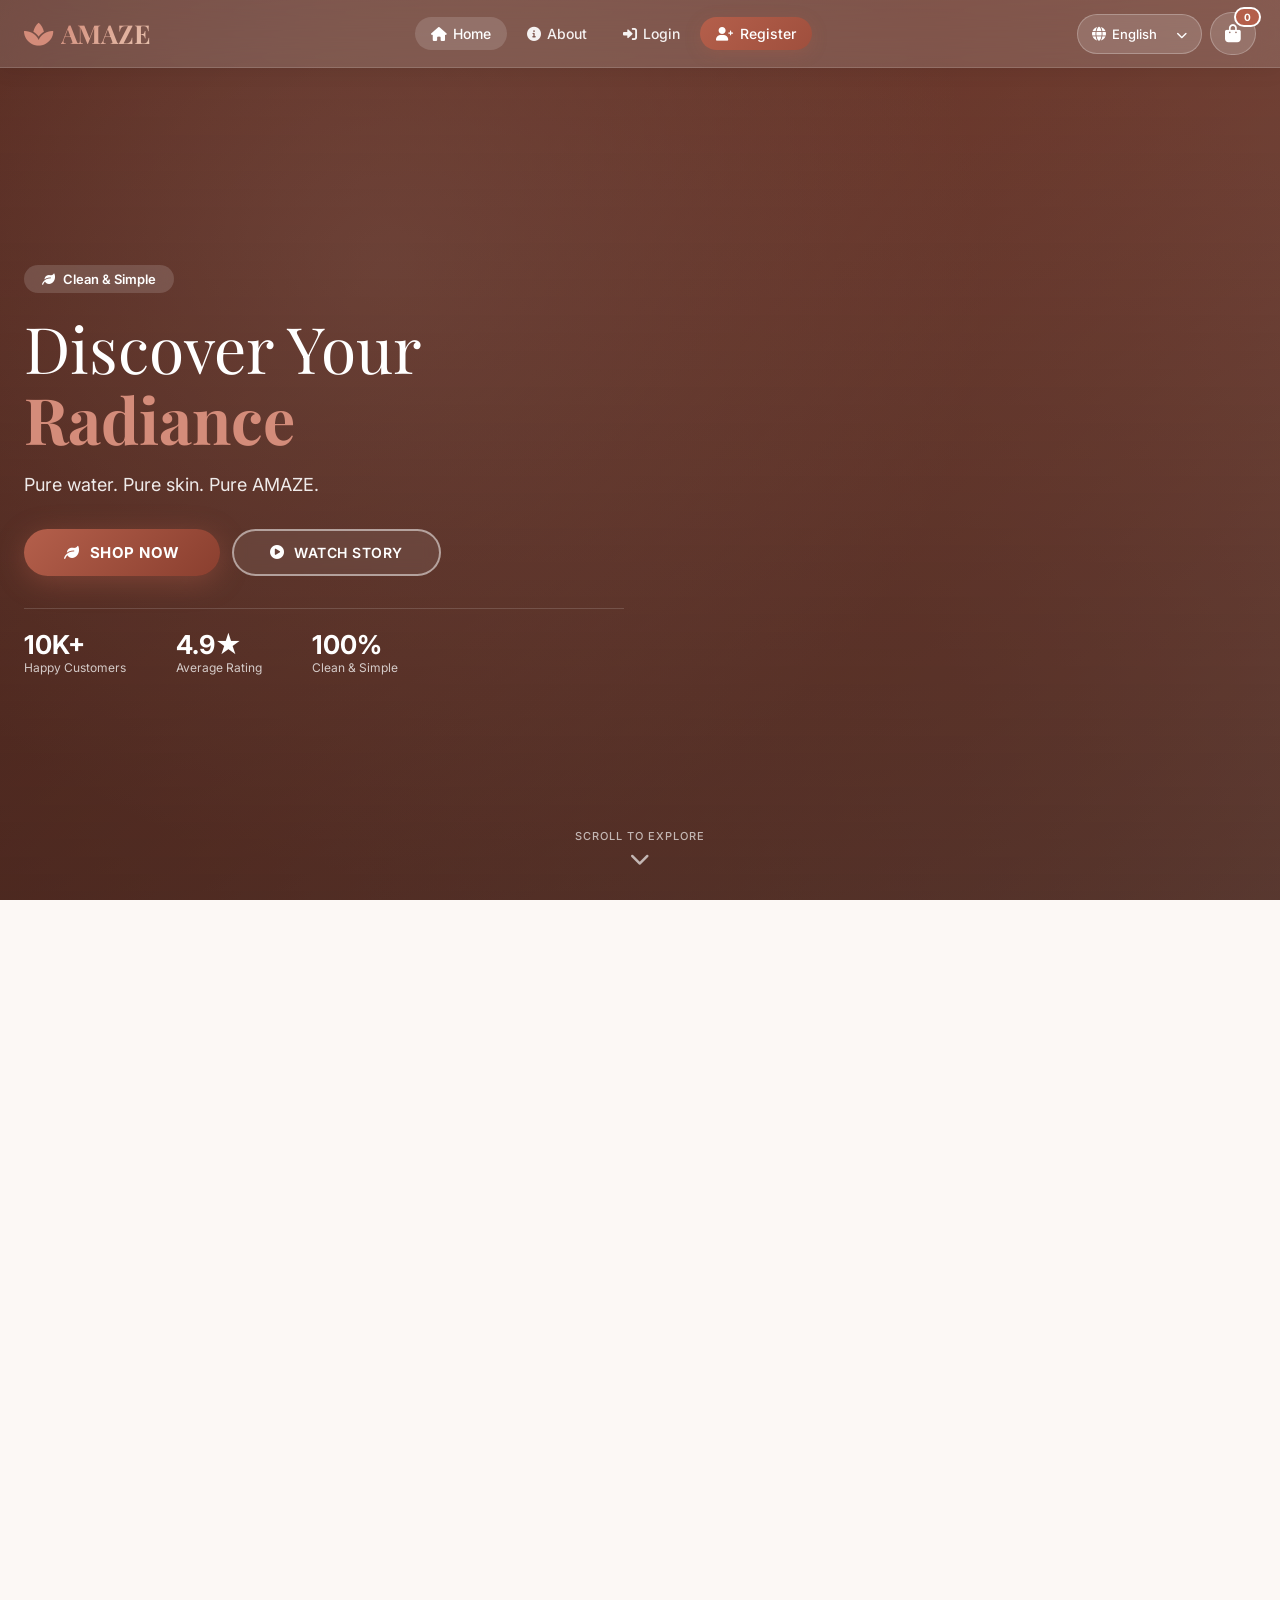
==== commit d454106a: "Initial website commit" ====
--- a/index.html
+++ b/index.html
@@ -2,7 +2,7 @@
 <html lang="en" dir="ltr">
 <head>
 <meta charset="UTF-8" />
-<meta name="viewport" content="width=device-width, initial-scale=1.0" />
+<meta name="viewport" content="width=device-width, initial-scale=1.0, viewport-fit=cover" />
 <title>AMAZE · Premium Cosmetics</title>
 <link rel="stylesheet" href="https://cdnjs.cloudflare.com/ajax/libs/font-awesome/6.0.0-beta3/css/all.min.css" />
 <link rel="preconnect" href="https://fonts.googleapis.com" />
@@ -15,8 +15,7 @@
 <div class="toast" id="toast"></div>
 
 <!-- ============================================================
-     BACKGROUND VIDEO — fixed, covers the whole viewport,
-     stays behind ALL content while the user scrolls.
+     BACKGROUND VIDEO — fixed layer behind all content
      ============================================================ -->
 <div class="bg-video-layer" id="bgVideoLayer">
   <video
@@ -26,6 +25,8 @@
     muted
     loop
     playsinline
+    webkit-playsinline
+    x5-playsinline
     preload="auto"
     disablepictureinpicture
     controlslist="nodownload"
@@ -37,7 +38,7 @@
 </div>
 
 <!-- ============================================================
-     HERO — full-screen intro overlay, scrolls away normally
+     HERO — full-screen intro, scrolls over the video
      ============================================================ -->
 <section class="hero-intro" id="heroIntro">
   <div class="container">
@@ -69,7 +70,7 @@
   </div>
 </section>
 
-<!-- NAVBAR (on top of everything) -->
+<!-- NAVBAR -->
 <nav class="navbar-fixed" id="navbar">
   <div class="container nav-container">
     <a href="index.html" class="logo">
@@ -103,9 +104,7 @@
 </nav>
 
 <!-- ============================================================
-     MAIN CONTENT — scrolls normally. It sits above the fixed
-     video layer. To see the video through it, most sections
-     use semi-transparent glass backgrounds.
+     MAIN CONTENT
      ============================================================ -->
 <div class="main-content">
 
--- a/css/style.css
+++ b/css/style.css
@@ -1,6 +1,5 @@
 /* ============================================================
    AMAZE · style.css
-   Shared + homepage styles
    ============================================================ */
 
 /* ---------- RESET & BASE ---------- */
@@ -12,6 +11,8 @@
   background: #fcf8f5;
   scroll-behavior: smooth;
   -webkit-font-smoothing: antialiased;
+  /* Prevent horizontal scroll on mobile */
+  overflow-x: hidden;
 }
 img { max-width: 100%; display: block; }
 a { color: inherit; text-decoration: none; }
@@ -27,42 +28,47 @@
 }
 
 /* ============================================================
-   BACKGROUND VIDEO LAYER
-   Fixed to the viewport, behind all content, stays visible
-   the entire time while the user scrolls.
+   BACKGROUND VIDEO LAYER — mobile-safe
    ============================================================ */
 .bg-video-layer {
   position: fixed;
-  inset: 0;
-  width: 100vw;
+  top: 0;
+  left: 0;
+  right: 0;
+  bottom: 0;
+  width: 100%;
+  height: 100%;
   height: 100vh;
+  height: 100dvh;
   z-index: 0;
   overflow: hidden;
   background: #1a0f0c;
+  transform: translate3d(0, 0, 0);
+  -webkit-transform: translate3d(0, 0, 0);
+  -webkit-backface-visibility: hidden;
+  backface-visibility: hidden;
+  pointer-events: none;
 }
 
 .bg-video {
   position: absolute;
   top: 50%;
   left: 50%;
-  min-width: 100%;
-  min-height: 100%;
-  width: auto;
-  height: auto;
-  transform: translate(-50%, -50%);
+  width: 100%;
+  height: 100%;
   object-fit: cover;
   object-position: center center;
-  image-rendering: -webkit-optimize-contrast;
-  image-rendering: auto;
+  transform: translate(-50%, -50%) translateZ(0);
+  -webkit-transform: translate(-50%, -50%) translateZ(0);
+  -webkit-backface-visibility: hidden;
   backface-visibility: hidden;
-  -webkit-backface-visibility: hidden;
-  will-change: opacity;
-}
-
-/* Overlay dims the video so text stays readable */
+  will-change: transform;
+  pointer-events: none;
+}
+
 .video-overlay {
   position: absolute;
-  inset: 0;
+  top: 0; left: 0; right: 0; bottom: 0;
   background: linear-gradient(
     to bottom,
     rgba(25, 15, 12, 0.45) 0%,
@@ -85,12 +91,13 @@
 }
 
 /* ============================================================
-   HERO INTRO — full-screen section that scrolls away normally
+   HERO INTRO
    ============================================================ */
 .hero-intro {
   position: relative;
   z-index: 2;
   min-height: 100vh;
+  min-height: 100dvh;
   display: flex;
   flex-direction: column;
   justify-content: center;
@@ -113,8 +120,8 @@
   padding: 6px 18px;
   border-radius: 60px;
   margin-bottom: 20px;
+  -webkit-backdrop-filter: blur(8px);
   backdrop-filter: blur(8px);
-  -webkit-backdrop-filter: blur(8px);
 }
 .hero-text-on-video h1 {
   font-family: 'Playfair Display', Georgia, serif;
@@ -184,8 +191,8 @@
   align-items: center;
   gap: 10px;
   transition: all 0.3s ease;
+  -webkit-backdrop-filter: blur(8px);
   backdrop-filter: blur(8px);
-  -webkit-backdrop-filter: blur(8px);
   text-transform: uppercase;
   letter-spacing: 0.5px;
 }
@@ -250,7 +257,7 @@
 }
 
 /* ============================================================
-   NAVBAR (fixed, above everything)
+   NAVBAR
    ============================================================ */
 .navbar-fixed {
   position: fixed;
@@ -259,8 +266,8 @@
   z-index: 1000;
   padding: 12px 0;
   background: rgba(255, 255, 255, 0.15);
+  -webkit-backdrop-filter: blur(20px);
   backdrop-filter: blur(20px);
-  -webkit-backdrop-filter: blur(20px);
   border-bottom: 1px solid rgba(255, 255, 255, 0.15);
   box-shadow: 0 2px 20px rgba(0, 0, 0, 0.08);
   transition: all 0.3s ease;
@@ -493,19 +500,18 @@
   padding: 60px 0 80px;
 }
 
-/* Glass surfaces float above the video */
 .glass {
   background: rgba(255, 255, 255, 0.85);
+  -webkit-backdrop-filter: blur(20px);
   backdrop-filter: blur(20px);
-  -webkit-backdrop-filter: blur(20px);
   border: 1px solid rgba(255, 255, 255, 0.5);
   box-shadow: 0 12px 40px rgba(0, 0, 0, 0.1);
 }
 
 .glass-soft {
   background: rgba(255, 255, 255, 0.85);
+  -webkit-backdrop-filter: blur(16px);
   backdrop-filter: blur(16px);
-  -webkit-backdrop-filter: blur(16px);
   border-radius: 24px;
   padding: 30px;
   box-shadow: 0 8px 32px rgba(0, 0, 0, 0.08);
@@ -691,8 +697,8 @@
   transition: all 0.3s ease;
   border: 1px solid rgba(255, 255, 255, 0.5);
   background: rgba(255, 255, 255, 0.9);
+  -webkit-backdrop-filter: blur(20px);
   backdrop-filter: blur(20px);
-  -webkit-backdrop-filter: blur(20px);
   box-shadow: 0 12px 40px rgba(0, 0, 0, 0.1);
 }
 .review-card:hover {
@@ -978,8 +984,8 @@
   position: fixed;
   inset: 0;
   background: rgba(0, 0, 0, 0.5);
+  -webkit-backdrop-filter: blur(8px);
   backdrop-filter: blur(8px);
-  -webkit-backdrop-filter: blur(8px);
   display: none;
   align-items: center;
   justify-content: center;
@@ -1067,13 +1073,16 @@
 }
 .logout-btn:hover { background: rgba(180, 95, 75, 0.14) !important; }
 
-/* ---------- RESPONSIVE ---------- */
+/* ============================================================
+   RESPONSIVE
+   ============================================================ */
 @media (max-width: 992px) {
   .reviews-grid { grid-template-columns: 1fr 1fr; gap: 20px; }
   .about-highlights { grid-template-columns: 1fr 1fr; }
   .amaze-features-grid { grid-template-columns: 1fr 1fr; }
   .amaze-benefits-grid { grid-template-columns: 1fr 1fr; }
 }
+
 @media (max-width: 768px) {
   .navbar-fixed { padding: 10px 0; }
   .nav-container { flex-wrap: wrap; gap: 10px; }
@@ -1122,7 +1131,67 @@
   .nav-user { padding: 2px; background: none; border: none; }
   .nav-user .user-avatar { width: 28px; height: 28px; font-size: 11px; }
   .glass-soft { padding: 20px 16px; }
-}
+
+  /* ----- MOBILE VIDEO FIXES ----- */
+  .bg-video-layer {
+    height: 100dvh !important;
+    width: 100vw;
+    overscroll-behavior: none;
+  }
+  .bg-video {
+    transform: translate(-50%, -50%) translateZ(0) !important;
+    -webkit-transform: translate(-50%, -50%) translateZ(0) !important;
+  }
+  .glass, .glass-soft {
+    background: rgba(255, 255, 255, 0.94) !important;
+    -webkit-backdrop-filter: none !important;
+    backdrop-filter: none !important;
+  }
+  .navbar-fixed, .navbar-fixed.scrolled {
+    background: rgba(255, 255, 255, 0.96) !important;
+    -webkit-backdrop-filter: none !important;
+    backdrop-filter: none !important;
+    border-bottom-color: rgba(180, 95, 75, 0.1) !important;
+  }
+  .navbar-fixed .logo,
+  .navbar-fixed.scrolled .logo { color: #2d2a24; }
+  .navbar-fixed .logo i,
+  .navbar-fixed.scrolled .logo i { color: #b45f4b; }
+  .navbar-fixed .logo span,
+  .navbar-fixed.scrolled .logo span {
+    background: linear-gradient(135deg, #b45f4b, #d48c7a);
+    -webkit-background-clip: text;
+    background-clip: text;
+    -webkit-text-fill-color: transparent;
+  }
+  .navbar-fixed .nav-links a,
+  .navbar-fixed.scrolled .nav-links a { color: #3d352e; }
+  .navbar-fixed .nav-links a:hover,
+  .navbar-fixed .nav-links a.active,
+  .navbar-fixed.scrolled .nav-links a:hover,
+  .navbar-fixed.scrolled .nav-links a.active {
+    background: rgba(180, 95, 75, 0.08);
+    color: #b45f4b;
+  }
+  .navbar-fixed .nav-actions .btn-cart-icon,
+  .navbar-fixed.scrolled .nav-actions .btn-cart-icon {
+    background: rgba(180, 95, 75, 0.06);
+    border-color: rgba(180, 95, 75, 0.12);
+    color: #3d352e;
+  }
+  .navbar-fixed .lang-selector,
+  .navbar-fixed.scrolled .lang-selector {
+    background: rgba(180, 95, 75, 0.06);
+    border-color: rgba(180, 95, 75, 0.12);
+  }
+  .navbar-fixed .lang-selector .globe-icon,
+  .navbar-fixed.scrolled .lang-selector .globe-icon { color: #b45f4b; }
+  .navbar-fixed .lang-selector select,
+  .navbar-fixed.scrolled .lang-selector select { color: #3d352e; }
+  .navbar-fixed .lang-selector .chevron-icon,
+  .navbar-fixed.scrolled .lang-selector .chevron-icon { color: #b45f4b; }
+}
+
 @media (max-width: 480px) {
   .logo { font-size: 20px; }
   .nav-links a { font-size: 11px; padding: 4px 10px; }
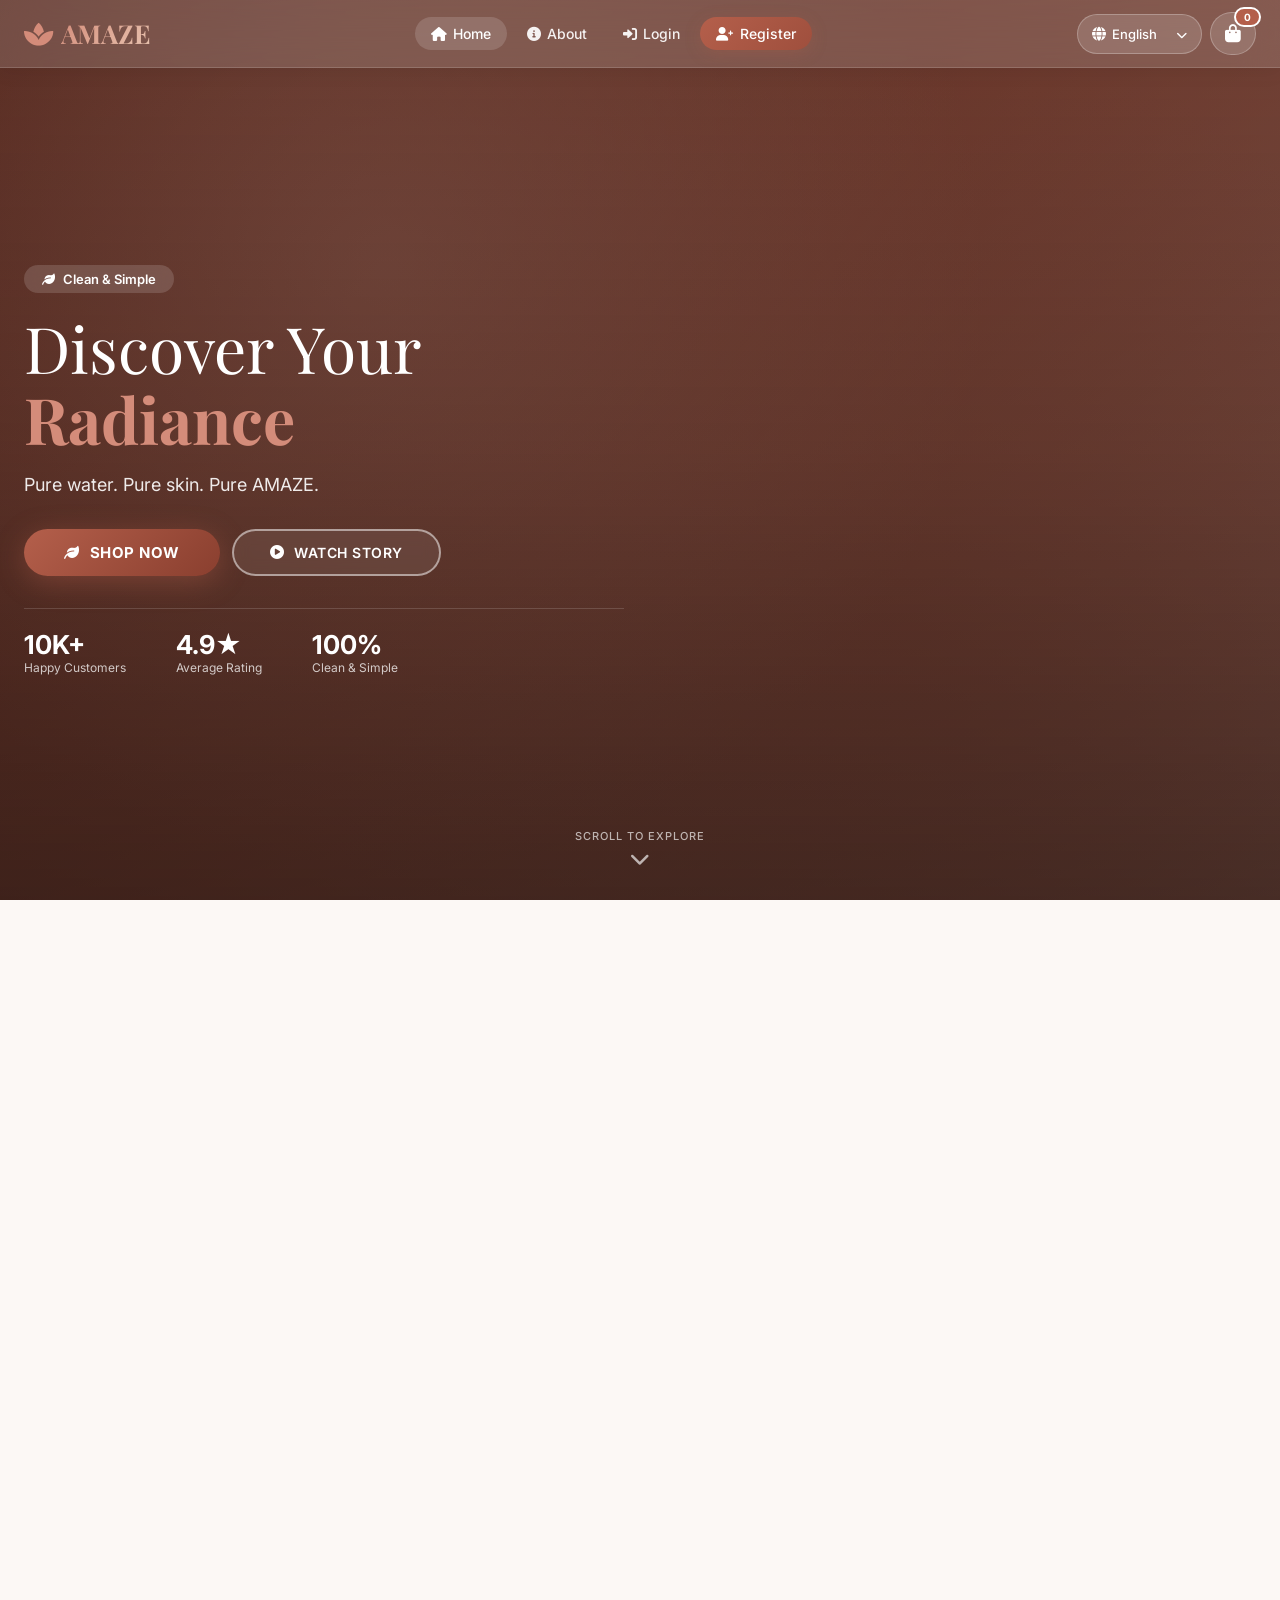
==== commit 1c9c6c77: "Initial website commit" ====
--- a/index.html
+++ b/index.html
@@ -305,6 +305,7 @@
 </div>
 
 <script src="js/i18n.js"></script>
+<script src="js/script.js"></script>
 <script src="js/main.js"></script>
 </body>
 </html>
